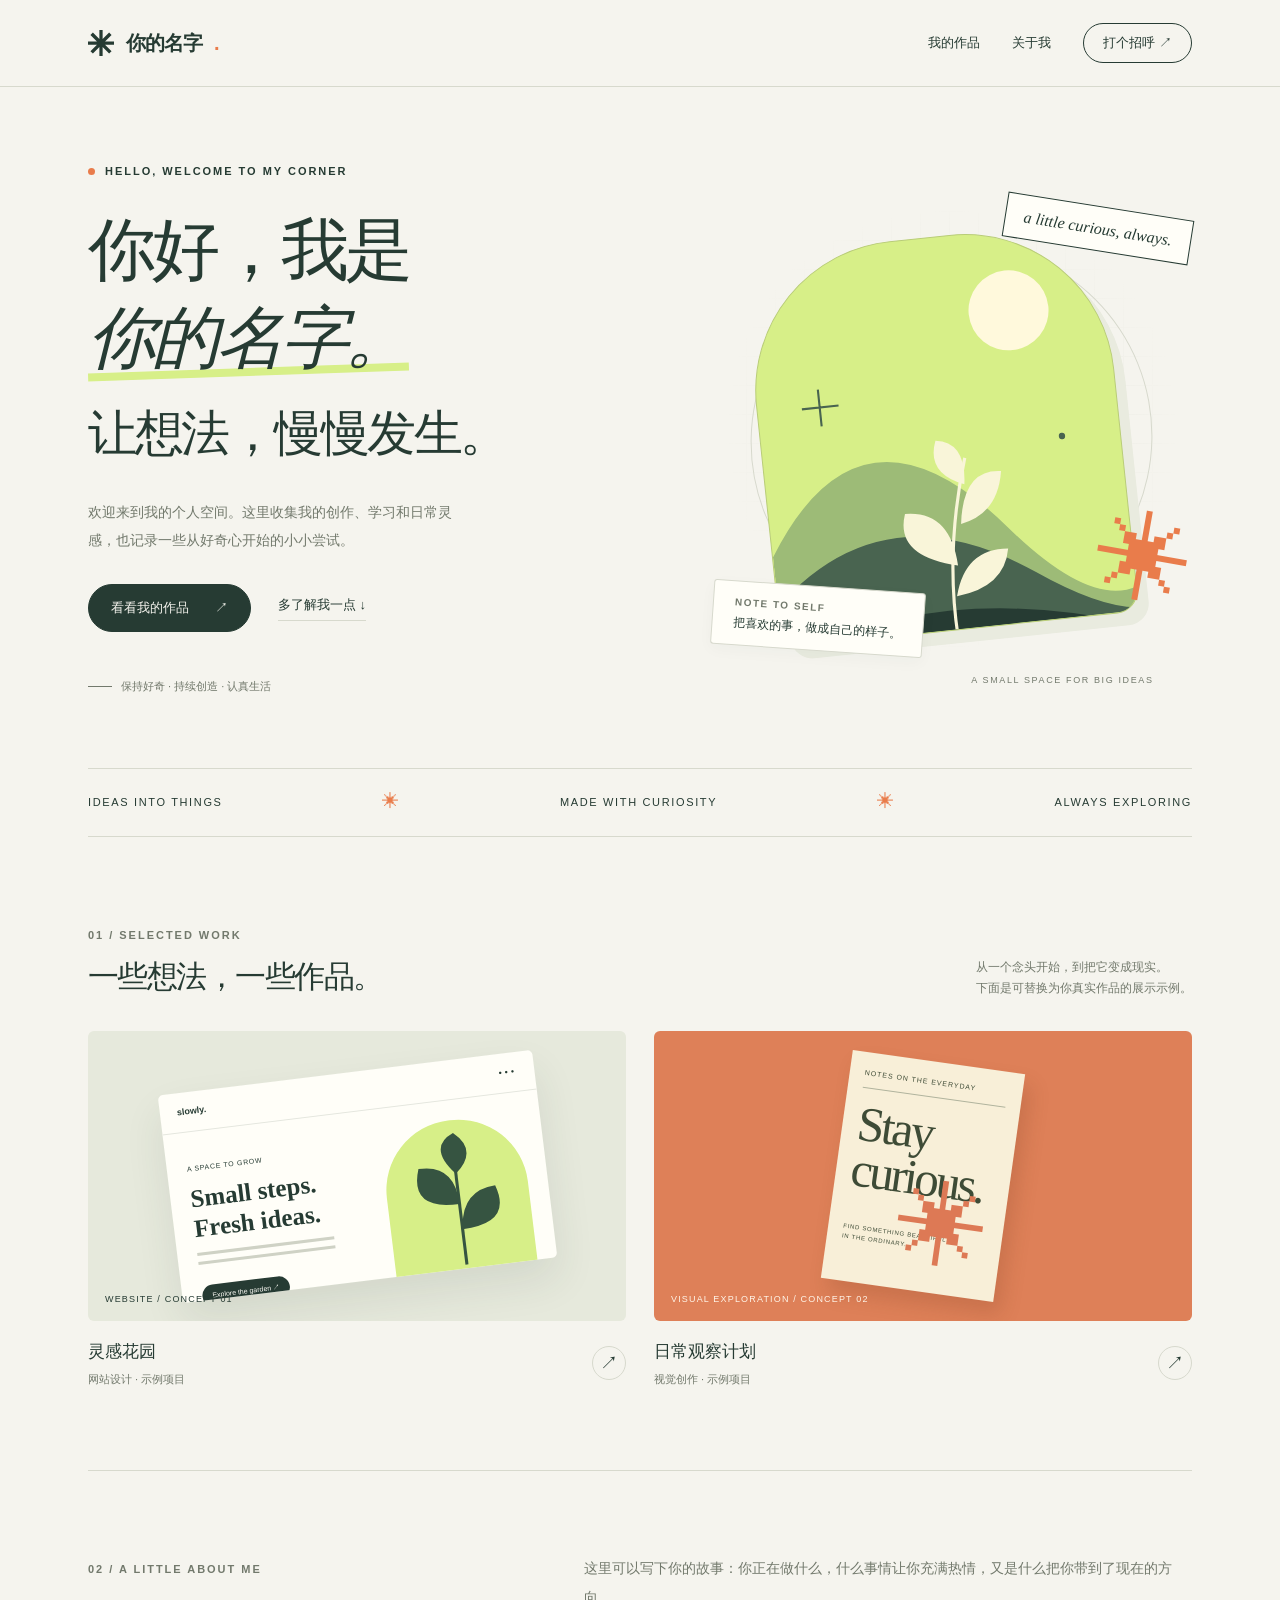
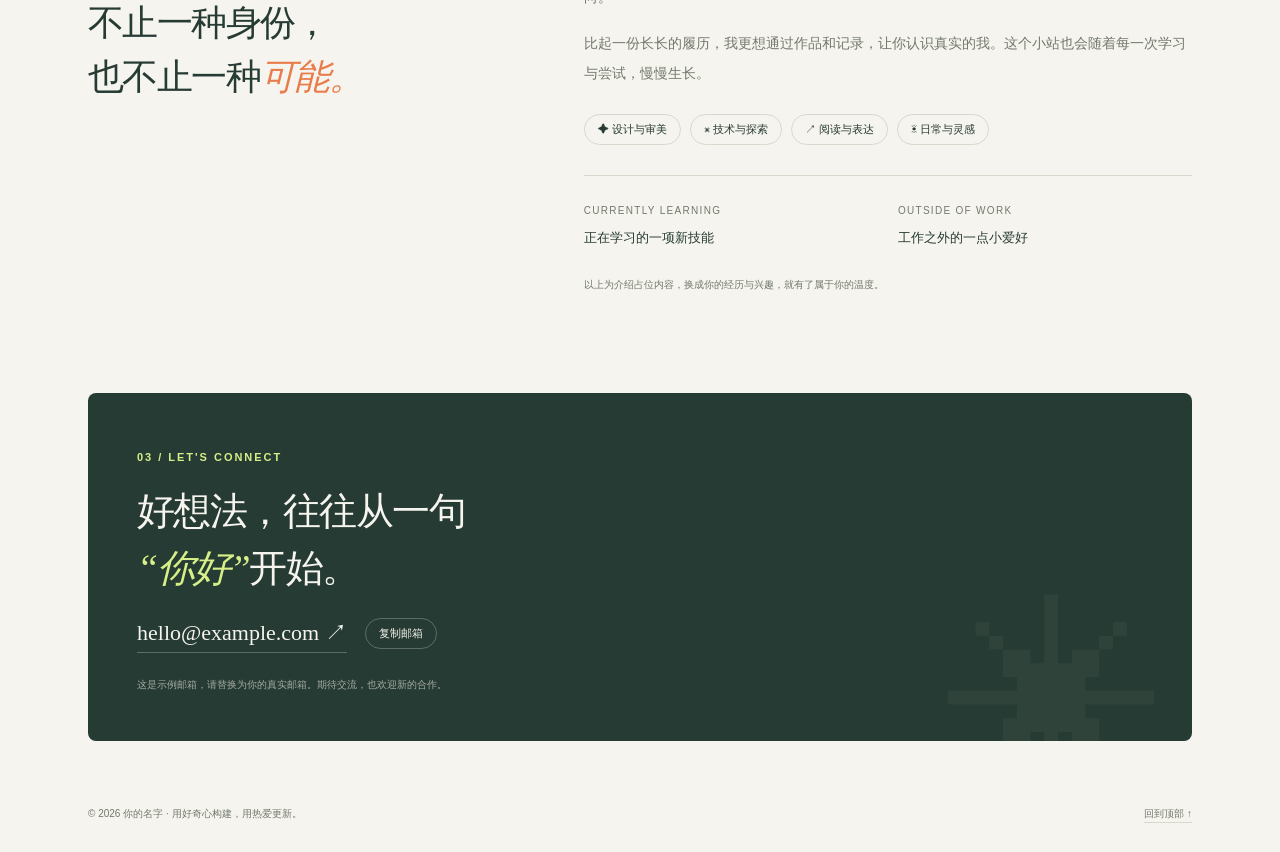
==== index.html @ d46774a6 "Initial commit" ====
<!DOCTYPE html>
<html lang="zh-CN">
<head>
  <meta charset="UTF-8">
  <meta name="viewport" content="width=device-width, initial-scale=1">
  <meta name="description" content="我的个人空间：关于我、精选作品，以及值得记录的小事。">
  <meta name="theme-color" content="#f5f4ee">
  <title>你的名字 · 个人空间</title>
  <style>
    :root{--bg:#f5f4ee;--ink:#263b33;--muted:#72796c;--line:#d7d9cd;--paper:#fffef8;--lime:#d7ef88;--orange:#e97c4b;--soft:#e9ebdf;--serif:Georgia,"Songti SC","Noto Serif CJK SC",serif}
    *{box-sizing:border-box}html{scroll-behavior:smooth;scroll-padding-top:92px}body{margin:0;background:var(--bg);color:var(--ink);font-family:-apple-system,BlinkMacSystemFont,"PingFang SC","Microsoft YaHei",sans-serif;line-height:1.7}a{color:inherit;text-decoration:none}button{font:inherit;color:inherit;cursor:pointer}button,a{-webkit-tap-highlight-color:transparent}button:focus-visible,a:focus-visible,summary:focus-visible{outline:3px solid var(--orange);outline-offset:5px}::selection{background:var(--lime);color:#263b33}.wrap{max-width:1200px;margin:auto;padding:0 48px}.eyebrow{font-size:11px;letter-spacing:.18em;font-weight:600;text-transform:uppercase}.muted{color:var(--muted)}
    header{border-bottom:1px solid var(--line);position:sticky;top:0;z-index:10;background:var(--bg)}.nav{height:86px;display:flex;align-items:center;justify-content:space-between;gap:24px}.brand{font-weight:750;font-size:20px;letter-spacing:-.05em;display:flex;align-items:center;gap:12px}.brand svg{width:26px;height:26px}.navlinks{display:flex;gap:32px;align-items:center;font-size:13px}.navlinks a:hover{color:var(--orange)}.navlinks .contact-link{border:1px solid var(--ink);border-radius:30px;padding:8px 19px}.menu-button{display:none;background:none;border:1px solid var(--line);padding:6px 13px;border-radius:20px}.skip{position:fixed;top:-70px;left:20px;z-index:50;background:var(--ink);color:var(--bg);padding:10px 20px}.skip:focus{top:10px}
    .hero{display:grid;grid-template-columns:1.2fr 1fr;align-items:center;gap:48px;padding-top:75px;padding-bottom:72px;min-height:660px}.hello{display:flex;align-items:center;gap:10px;margin-bottom:24px}.hello:before{content:"";display:block;background:var(--orange);width:7px;height:7px;border-radius:50%}h1{font-weight:500;font-size:clamp(44px,5.4vw,68px);line-height:1.3;letter-spacing:-.055em;margin:0 0 27px}h1 em{font-family:var(--serif);font-weight:400;font-style:italic;position:relative;white-space:nowrap}h1 em:after{content:"";position:absolute;left:0;right:0;bottom:0;height:8px;background:var(--lime);z-index:-1;transform:rotate(-2deg)}.intro{max-width:390px;font-size:14px;color:var(--muted);line-height:2;margin-bottom:30px}.hero-actions{display:flex;align-items:center;gap:27px;font-size:13px}.button{display:inline-flex;gap:26px;align-items:center;padding:12px 22px;border-radius:28px;background:var(--ink);color:var(--bg);border:1px solid var(--ink);transition:transform .2s}.button:hover{transform:translateY(-3px)}.text-link{border-bottom:1px solid var(--line);padding-bottom:4px}.hero-note{font-size:11px;color:var(--muted);margin-top:45px;display:flex;gap:9px;align-items:center}.hero-note span{height:1px;width:24px;background:var(--muted)}
    .art{aspect-ratio:1/1.08;position:relative;isolation:isolate}.art-grid{position:absolute;inset:8% 1%;background-image:linear-gradient(var(--line) 1px,transparent 1px),linear-gradient(90deg,var(--line) 1px,transparent 1px);background-size:29px 29px;border-radius:50%;opacity:.45;mask-image:radial-gradient(circle,#000 20%,transparent 71%)}.art-orbit{position:absolute;inset:14% 8% 10%;border:1px solid var(--line);border-radius:50%;transform:rotate(-22deg)}.portrait{position:absolute;inset:13% 15% 11% 10%;background:var(--lime);border-radius:150px 150px 22px 22px;transform:rotate(-6deg);box-shadow:10px 13px 0 var(--soft);overflow:hidden;border:1px solid #b9cd78}.portrait svg{height:100%;width:100%;display:block}.art-tag{position:absolute;top:7%;right:0;transform:rotate(9deg);border:1px solid var(--ink);padding:8px 18px;background:var(--paper);font-family:var(--serif);font-style:italic;font-size:16px}.art-sticker{position:absolute;left:0;bottom:7%;background:var(--paper);border:1px solid var(--line);border-radius:3px;padding:12px 21px;transform:rotate(4deg);box-shadow:0 5px 15px #263b3308;font-size:12px}.art-sticker b{display:block;font-size:10px;letter-spacing:.15em;margin-bottom:2px;color:var(--muted)}.star{position:absolute;right:0;bottom:15%;font-size:96px;color:var(--orange);line-height:1;transform:rotate(10deg)}.art-caption{position:absolute;bottom:0;right:8%;font-size:9px;letter-spacing:.18em;color:var(--muted)}
    .ticker{border-top:1px solid var(--line);border-bottom:1px solid var(--line);display:flex;gap:26px;align-items:center;justify-content:space-between;padding:19px 0;font-size:11px;letter-spacing:.15em}.ticker i{font-style:normal;color:var(--orange);font-size:17px}.section{padding-top:83px;padding-bottom:81px}.section-heading{display:flex;align-items:flex-end;justify-content:space-between;margin-bottom:33px;gap:20px}.section-heading h2{font-size:31px;letter-spacing:-.05em;font-weight:500;line-height:1.4;margin:8px 0 0}.section-heading p{font-size:12px;color:var(--muted);max-width:260px;margin:0}.work-grid{display:grid;grid-template-columns:1fr 1fr;gap:28px}.project{display:block;text-align:left;width:100%;border:0;padding:0;background:none}.project-cover{height:290px;overflow:hidden;position:relative;border-radius:6px;transition:transform .3s}.project:hover .project-cover{transform:translateY(-5px)}.cover-one{background:#e6e9dc;display:grid;place-items:center}.mock-window{width:70%;height:72%;background:#fffef8;box-shadow:0 20px 40px #263b3319;transform:rotate(-7deg);border-radius:5px;overflow:hidden}.mock-nav{display:flex;justify-content:space-between;align-items:center;font-size:9px;padding:12px 17px;border-bottom:1px solid #e5e7df;color:#263b33}.mock-dots{letter-spacing:3px}.mock-content{padding:20px;display:grid;grid-template-columns:1.3fr 1fr;gap:12px;color:#263b33}.mock-content h3{font-size:25px;font-family:var(--serif);line-height:1.2;margin:5px 0 9px}.mock-content small{font-size:7px;letter-spacing:.1em}.mock-content p{width:75%;height:3px;background:#cfd2c5;margin:6px 0}.mock-pill{margin-top:15px;font-size:7px;display:inline-block;background:#263b33;color:#fffef8;padding:5px 10px;border-radius:15px}.mock-plant{background:#d7ef88;border-radius:70px 70px 0 0;display:grid;place-items:center;position:relative}.mock-plant svg{width:80%;height:90%}.cover-two{background:#de8058;display:flex;align-items:center;justify-content:center}.poster{height:230px;width:174px;background:#f8efd8;color:#3e4b36;box-shadow:8px 12px 20px #71331830;transform:rotate(8deg);padding:15px;position:relative}.poster small{display:block;font-size:7px;letter-spacing:.14em;border-bottom:1px solid #b1b49e;padding-bottom:8px}.poster h3{font-size:49px;font-family:var(--serif);font-weight:400;line-height:.95;letter-spacing:-.06em;margin:13px 0}.poster .flower{position:absolute;bottom:20px;right:15px;font-size:91px;line-height:1;color:#dd7955}.poster p{font-size:6px;letter-spacing:.12em;margin-top:28px}.cover-label{position:absolute;bottom:14px;left:17px;font-size:9px;letter-spacing:.13em;color:#263b33}.cover-two .cover-label{color:#fff4e8}.project-meta{display:flex;justify-content:space-between;align-items:center;margin-top:17px}.project-meta h3{font-size:17px;font-weight:500;margin:0 0 3px}.project-meta p{font-size:11px;color:var(--muted);margin:0}.project-arrow{border:1px solid var(--line);width:34px;height:34px;border-radius:50%;display:grid;place-items:center;font-size:18px}.project:hover .project-arrow{background:var(--ink);color:var(--bg)}
    .about{border-top:1px solid var(--line);display:grid;grid-template-columns:.7fr 1fr;gap:70px}.about-title h2{font-size:36px;line-height:1.5;letter-spacing:-.045em;font-weight:500;margin:15px 0}.about-title h2 em{font-family:var(--serif);font-weight:400;color:var(--orange)}.about-copy>p{color:var(--muted);font-size:14px;line-height:2.1;margin:0 0 17px}.tags{display:flex;gap:9px;flex-wrap:wrap;margin-top:26px}.tags span{font-size:11px;border:1px solid var(--line);padding:5px 13px;border-radius:22px}.now{border-top:1px solid var(--line);padding-top:26px;margin-top:30px;display:grid;grid-template-columns:1fr 1fr;gap:20px}.now h3{font-size:10px;letter-spacing:.13em;margin:0 0 8px;color:var(--muted);font-weight:500}.now p{font-size:13px;margin:0}.note{font-size:10px!important;color:var(--muted);margin-top:25px!important}
    .contact{background:var(--ink);color:var(--bg);border-radius:8px;padding:49px 49px 38px;position:relative;overflow:hidden;margin-bottom:64px}.contact .eyebrow{color:var(--lime)}.contact h2{font-size:38px;font-weight:400;letter-spacing:-.04em;line-height:1.5;margin:14px 0 17px;max-width:680px}.contact h2 em{font-family:var(--serif);color:var(--lime)}.contact-content{position:relative;z-index:1}.contact-row{display:flex;gap:18px;align-items:center;flex-wrap:wrap}.email{font-family:var(--serif);font-size:22px;border-bottom:1px solid #f5f4ee44}.copy{background:transparent;border:1px solid #f5f4ee44;border-radius:25px;padding:5px 13px;color:var(--bg);font-size:11px}.copy:hover{background:#ffffff15}.contact-note{font-size:10px;opacity:.6;margin-top:23px}.contact-spark{position:absolute;font-size:220px;right:24px;bottom:-80px;color:#f5f4ee0b;line-height:1}.footer{padding-bottom:29px;display:flex;justify-content:space-between;gap:18px;font-size:10px;color:var(--muted)}.footer a{border-bottom:1px solid var(--line)}
    dialog{border:1px solid var(--line);border-radius:12px;background:var(--paper);color:var(--ink);padding:33px;max-width:500px;width:calc(100% - 40px);box-shadow:0 20px 100px #0002}dialog::backdrop{background:#263b3380;backdrop-filter:blur(4px)}dialog h2{font-size:26px;font-weight:500;margin:12px 0}dialog p{font-size:14px;color:var(--muted);line-height:1.9}dialog .close{float:right;border:1px solid var(--line);border-radius:50%;width:33px;height:33px;background:none}.status{position:fixed;bottom:24px;left:50%;transform:translateX(-50%);padding:10px 20px;background:var(--ink);color:var(--bg);border-radius:25px;font-size:12px;z-index:30;box-shadow:0 5px 20px #0002}.status:empty{display:none}
    @media(min-width:1500px){.hero{min-height:720px}}@media(max-width:900px){.wrap{padding:0 30px}.hero{gap:20px;min-height:590px}.art{min-width:0}h1{font-size:46px}.project-cover{height:240px}.mock-content{padding:14px}.mock-content h3{font-size:21px}.about{gap:40px}.poster{height:200px;width:150px}.poster h3{font-size:43px}.poster .flower{font-size:75px}}
    @media(max-width:640px){.wrap{padding:0 23px}.nav{height:72px}.brand{font-size:18px}.menu-button{display:block}.navlinks{display:none;position:absolute;top:71px;left:0;right:0;background:var(--bg);padding:20px 23px;border-bottom:1px solid var(--line);gap:23px;flex-wrap:wrap}.navlinks.open{display:flex}.navlinks .contact-link{padding:5px 14px}.hero{grid-template-columns:1fr;padding-top:45px;padding-bottom:41px;gap:16px}.hello{margin-bottom:20px}h1{font-size:46px;margin-bottom:21px}.intro{font-size:13px;margin-bottom:24px}.hero-note{margin-top:23px}.art{width:85%;max-width:360px;margin:12px auto 0;aspect-ratio:1/1}.art-tag{font-size:13px}.art-sticker{padding:9px 14px}.star{font-size:76px}.ticker{gap:12px;font-size:9px;letter-spacing:.05em}.ticker i{font-size:14px}.section{padding-top:50px;padding-bottom:49px}.section-heading{align-items:flex-start;flex-direction:column;gap:12px;margin-bottom:24px}.section-heading h2{font-size:29px}.section-heading p{max-width:none}.work-grid{grid-template-columns:1fr;gap:30px}.project-cover{height:270px}.mock-window{height:75%;width:70%}.mock-content h3{font-size:26px}.poster{height:220px;width:165px}.poster h3{font-size:47px}.poster .flower{font-size:85px}.about{grid-template-columns:1fr;gap:18px}.about-title h2{font-size:30px;margin-bottom:0}.about-copy>p{font-size:13px}.contact{margin-bottom:32px;padding:30px 25px}.contact h2{font-size:29px}.email{font-size:20px}.footer{font-size:9px;align-items:flex-start}.footer>span{max-width:70%}}
    @media(prefers-reduced-motion:reduce){html{scroll-behavior:auto}*,*:before,*:after{transition:none!important;animation:none!important}}
  </style>
</head>
<body>
  <!-- 修改指南：搜索“你的名字”、hello@example.com，并替换示例作品和个人介绍。所有样式与脚本均在本文件内。 -->
  <a class="skip" href="#main">跳到主要内容</a>
  <header>
    <nav class="nav wrap" aria-label="主导航">
      <a class="brand" href="#" aria-label="个人空间首页"><svg viewBox="0 0 32 32" aria-hidden="true"><path fill="currentColor" d="M14 0h4v11l8-8 3 3-8 8h11v4H21l8 8-3 3-8-8v11h-4V21l-8 8-3-3 8-8H0v-4h11L3 6l3-3 8 8z"/></svg>你的名字<span style="color:var(--orange)">.</span></a>
      <button class="menu-button" aria-expanded="false" aria-controls="navlinks" type="button">菜单 ☰</button>
      <div class="navlinks" id="navlinks"><a href="#works">我的作品</a><a href="#about">关于我</a><a class="contact-link" href="#contact">打个招呼 ↗</a></div>
    </nav>
  </header>
  <main class="wrap" id="main">
    <section class="hero" aria-labelledby="hero-title">
      <div>
        <div class="hello eyebrow">Hello, welcome to my corner</div>
        <h1 id="hero-title">你好，我是<br><em>你的名字。</em><br><span style="font-size:.72em;letter-spacing:-.05em">让想法，慢慢发生。</span></h1>
        <p class="intro">欢迎来到我的个人空间。这里收集我的创作、学习和日常灵感，也记录一些从好奇心开始的小小尝试。</p>
        <div class="hero-actions"><a class="button" href="#works">看看我的作品 <span aria-hidden="true">↗</span></a><a class="text-link" href="#about">多了解我一点 ↓</a></div>
        <div class="hero-note"><span aria-hidden="true"></span> 保持好奇 · 持续创造 · 认真生活</div>
      </div>
      <div class="art" role="img" aria-label="绿色拱形画框里的抽象山丘、太阳与植物插画">
        <div class="art-grid"></div><div class="art-orbit"></div>
        <div class="portrait"><svg viewBox="0 0 340 420" preserveAspectRatio="xMidYMid slice" aria-hidden="true"><circle cx="247" cy="100" r="38" fill="#fff9dc"/><path d="M0 310Q100 154 225 305T400 285V430H0" fill="#9dbb77"/><path d="M-20 377Q100 246 247 350T400 310V440H-20" fill="#496450"/><path d="M-20 423Q130 340 340 410V440H0" fill="#263b33"/><path d="M167 404Q163 322 191 235" fill="none" stroke="#f9f5d9" stroke-width="3"/><path d="M174 336Q115 321 129 282Q172 283 174 336M181 297Q217 291 224 251Q188 245 181 297M170 365Q216 361 223 325Q182 321 170 365M188 260Q153 246 165 216Q194 220 188 260" fill="#f9f5d9"/><path d="M42 173h35m-18-17v35" stroke="#496450" stroke-width="2"/><circle cx="285" cy="224" r="3" fill="#496450"/></svg></div>
        <div class="art-tag">a little curious, always.</div><div class="art-sticker"><b>NOTE TO SELF</b>把喜欢的事，做成自己的样子。</div><div class="star" aria-hidden="true">✳</div><span class="art-caption">A SMALL SPACE FOR BIG IDEAS</span>
      </div>
    </section>
    <div class="ticker" aria-hidden="true"><span>IDEAS INTO THINGS</span><i>✳</i><span>MADE WITH CURIOSITY</span><i>✳</i><span>ALWAYS EXPLORING</span></div>
    <section class="section" id="works" aria-labelledby="works-title">
      <div class="section-heading"><div><span class="eyebrow muted">01 / Selected work</span><h2 id="works-title">一些想法，一些作品。</h2></div><p>从一个念头开始，到把它变成现实。<br>下面是可替换为你真实作品的展示示例。</p></div>
      <div class="work-grid">
        <button class="project" type="button" data-project="garden" aria-haspopup="dialog" aria-controls="project-dialog">
          <div class="project-cover cover-one"><div class="mock-window" aria-hidden="true"><div class="mock-nav"><b>slowly.</b><span class="mock-dots">•••</span></div><div class="mock-content"><div><small>A SPACE TO GROW</small><h3>Small steps.<br>Fresh ideas.</h3><p></p><p></p><div class="mock-pill">Explore the garden ↗</div></div><div class="mock-plant"><svg viewBox="0 0 100 140"><path d="M50 135V36" fill="none" stroke="#365441" stroke-width="3"/><path d="M50 75Q0 76 14 36Q50 35 50 75M50 100Q100 100 87 61Q53 62 50 100M50 45Q25 16 52 5Q75 25 50 45" fill="#365441"/></svg></div></div></div><span class="cover-label">WEBSITE / CONCEPT 01</span></div>
          <div class="project-meta"><div><h3>灵感花园</h3><p>网站设计 · 示例项目</p></div><span class="project-arrow" aria-hidden="true">↗</span></div>
        </button>
        <button class="project" type="button" data-project="everyday" aria-haspopup="dialog" aria-controls="project-dialog">
          <div class="project-cover cover-two"><div class="poster" aria-hidden="true"><small>NOTES ON THE EVERYDAY</small><h3>Stay<br>curious.</h3><p>FIND SOMETHING BEAUTIFUL<br>IN THE ORDINARY.</p><div class="flower">✳</div></div><span class="cover-label">VISUAL EXPLORATION / CONCEPT 02</span></div>
          <div class="project-meta"><div><h3>日常观察计划</h3><p>视觉创作 · 示例项目</p></div><span class="project-arrow" aria-hidden="true">↗</span></div>
        </button>
      </div>
    </section>
    <section class="section about" id="about" aria-labelledby="about-title">
      <div class="about-title"><span class="eyebrow muted">02 / A little about me</span><h2 id="about-title">不止一种身份，<br>也不止一种<em>可能。</em></h2></div>
      <div class="about-copy"><p>这里可以写下你的故事：你正在做什么，什么事情让你充满热情，又是什么把你带到了现在的方向。</p><p>比起一份长长的履历，我更想通过作品和记录，让你认识真实的我。这个小站也会随着每一次学习与尝试，慢慢生长。</p><div class="tags" aria-label="兴趣示例"><span>✦ 设计与审美</span><span>⌘ 技术与探索</span><span>↗ 阅读与表达</span><span>☀ 日常与灵感</span></div><div class="now"><div><h3>CURRENTLY LEARNING</h3><p>正在学习的一项新技能</p></div><div><h3>OUTSIDE OF WORK</h3><p>工作之外的一点小爱好</p></div></div><p class="note">以上为介绍占位内容，换成你的经历与兴趣，就有了属于你的温度。</p></div>
    </section>
    <section class="contact" id="contact" aria-labelledby="contact-title"><div class="contact-content"><span class="eyebrow">03 / Let's connect</span><h2 id="contact-title">好想法，往往从一句<br><em>“你好”</em>开始。</h2><div class="contact-row"><a class="email" id="email-link" href="mailto:hello@example.com">hello@example.com ↗</a><button class="copy" type="button" id="copy-email">复制邮箱</button></div><p class="contact-note">这是示例邮箱，请替换为你的真实邮箱。期待交流，也欢迎新的合作。</p></div><span class="contact-spark" aria-hidden="true">✳</span></section>
    <footer class="footer"><span>© <span id="year">2026</span> 你的名字 · 用好奇心构建，用热爱更新。</span><a href="#main">回到顶部 ↑</a></footer>
  </main>
  <dialog id="project-dialog" aria-labelledby="dialog-title"><button class="close" type="button" aria-label="关闭项目详情">×</button><span class="eyebrow muted">Project notes / 示例详情</span><h2 id="dialog-title"></h2><p id="dialog-description"></p><p>你可以在 HTML 底部的 projects 对象中，替换项目标题与介绍；也可以把作品卡片改为指向真实项目的网址。</p><button class="button" type="button" id="dialog-done">继续浏览 <span aria-hidden="true">↗</span></button></dialog>
  <div class="status" role="status" aria-live="polite" id="status"></div>
  <script>
    // 个性化设置：修改此处邮箱，同时修改上面的邮箱文字和 mailto 地址。
    const email = 'hello@example.com';
    const projects = {
      garden: {title:'灵感花园',description:'示例项目：一个用于整理灵感与创作记录的个人网站概念。清新的绿色、植物元素与轻盈的版式，表达让想法慢慢生长的主题。请替换为你的项目背景、负责的工作和实际成果。'},
      everyday: {title:'日常观察计划',description:'示例项目：一组围绕日常观察展开的视觉练习。用简单的图形、温暖的色彩与文字，重新发现普通生活中的细节。请替换为你真实作品的创作过程与心得。'}
    };
    document.getElementById('year').textContent = new Date().getFullYear();
    const menu = document.querySelector('.menu-button');
    const navigation = document.getElementById('navlinks');
    menu.addEventListener('click',()=>{const open=menu.getAttribute('aria-expanded')!=='true';menu.setAttribute('aria-expanded',String(open));navigation.classList.toggle('open',open)});
    navigation.querySelectorAll('a').forEach(link=>link.addEventListener('click',()=>{navigation.classList.remove('open');menu.setAttribute('aria-expanded','false')}));
    const dialog=document.getElementById('project-dialog');
    document.querySelectorAll('[data-project]').forEach(button=>button.addEventListener('click',()=>{const project=projects[button.dataset.project];document.getElementById('dialog-title').textContent=project.title;document.getElementById('dialog-description').textContent=project.description;dialog.showModal()}));
    dialog.querySelector('.close').addEventListener('click',()=>dialog.close());
    document.getElementById('dialog-done').addEventListener('click',()=>dialog.close());
    dialog.addEventListener('click',event=>{const r=dialog.getBoundingClientRect();if(event.target===dialog&&(event.clientX<r.left||event.clientX>r.right||event.clientY<r.top||event.clientY>r.bottom))dialog.close()});
    let messageTimer;
    function announce(message){clearTimeout(messageTimer);document.getElementById('status').textContent=message;messageTimer=setTimeout(()=>document.getElementById('status').textContent='',4000)}
    document.getElementById('copy-email').addEventListener('click',async()=>{try{if(!navigator.clipboard)throw new Error('Clipboard unavailable');await navigator.clipboard.writeText(email);announce('邮箱已复制：'+email)}catch{const field=document.createElement('textarea');field.value=email;field.setAttribute('readonly','');field.style.cssText='position:fixed;left:-9999px';document.body.appendChild(field);field.select();let copied=false;try{copied=document.execCommand('copy')}catch{}field.remove();announce(copied?'邮箱已复制：'+email:'请手动复制邮箱：'+email)}});
  </script>
</body>
</html>
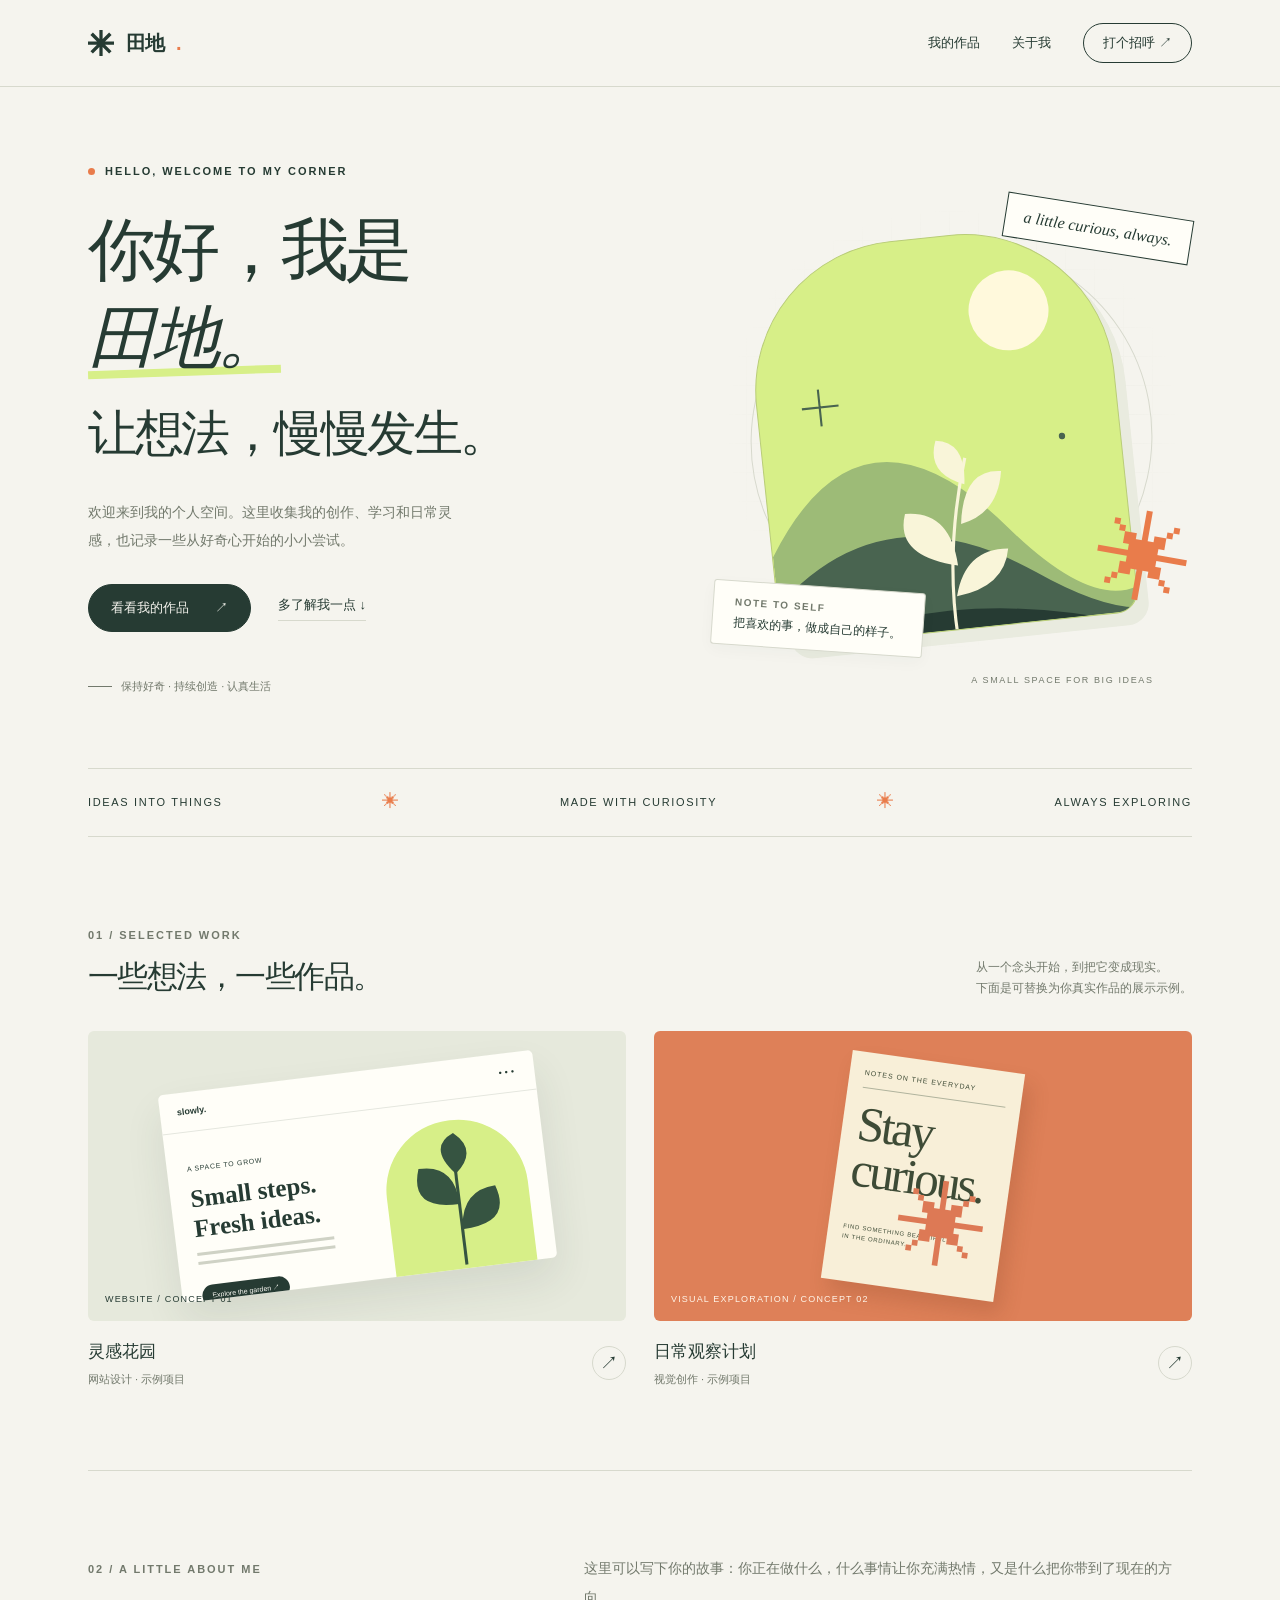
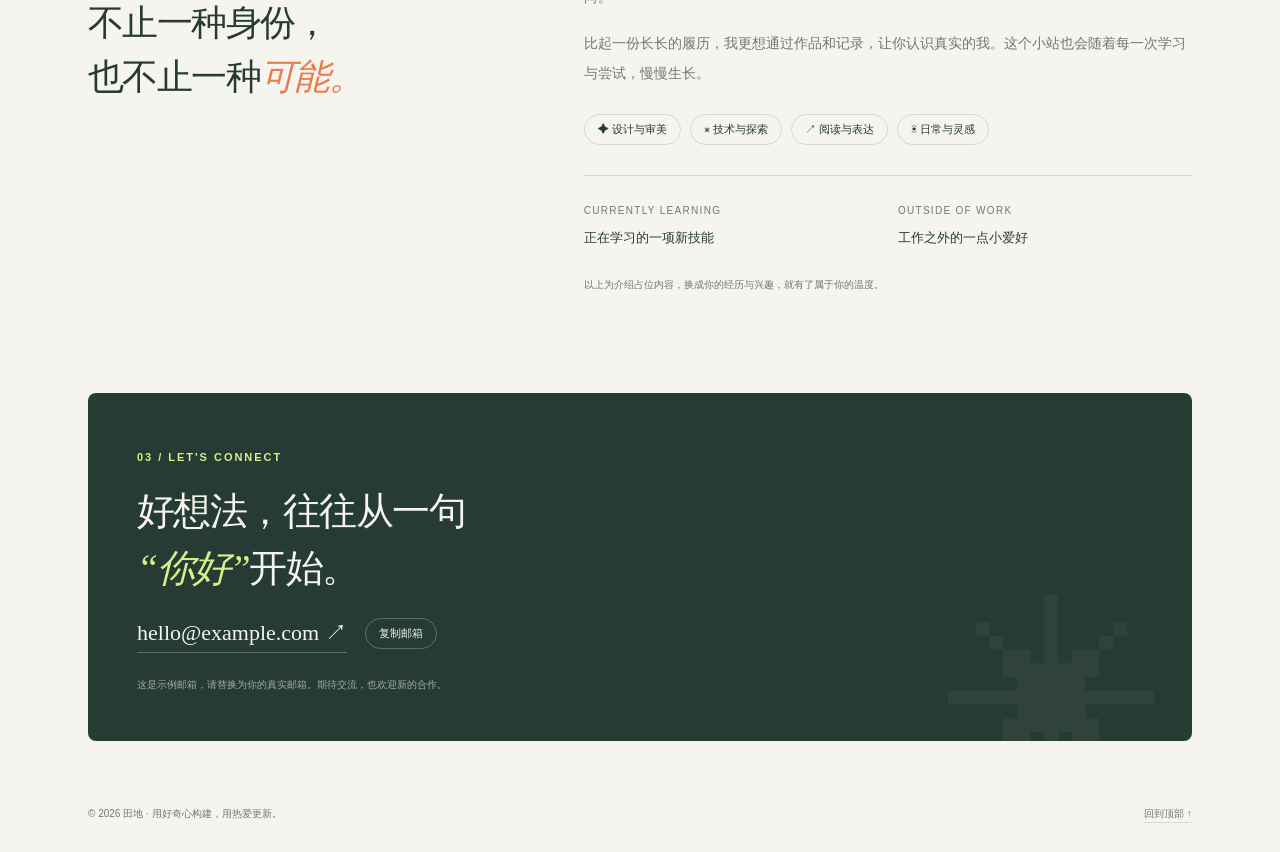
==== commit 7dd58767: "Replace placeholder name with 田地" ====
--- a/index.html
+++ b/index.html
@@ -5,7 +5,7 @@
   <meta name="viewport" content="width=device-width, initial-scale=1">
   <meta name="description" content="我的个人空间：关于我、精选作品，以及值得记录的小事。">
   <meta name="theme-color" content="#f5f4ee">
-  <title>你的名字 · 个人空间</title>
+  <title>田地 · 个人空间</title>
   <style>
     :root{--bg:#f5f4ee;--ink:#263b33;--muted:#72796c;--line:#d7d9cd;--paper:#fffef8;--lime:#d7ef88;--orange:#e97c4b;--soft:#e9ebdf;--serif:Georgia,"Songti SC","Noto Serif CJK SC",serif}
     *{box-sizing:border-box}html{scroll-behavior:smooth;scroll-padding-top:92px}body{margin:0;background:var(--bg);color:var(--ink);font-family:-apple-system,BlinkMacSystemFont,"PingFang SC","Microsoft YaHei",sans-serif;line-height:1.7}a{color:inherit;text-decoration:none}button{font:inherit;color:inherit;cursor:pointer}button,a{-webkit-tap-highlight-color:transparent}button:focus-visible,a:focus-visible,summary:focus-visible{outline:3px solid var(--orange);outline-offset:5px}::selection{background:var(--lime);color:#263b33}.wrap{max-width:1200px;margin:auto;padding:0 48px}.eyebrow{font-size:11px;letter-spacing:.18em;font-weight:600;text-transform:uppercase}.muted{color:var(--muted)}
@@ -22,11 +22,11 @@
   </style>
 </head>
 <body>
-  <!-- 修改指南：搜索“你的名字”、hello@example.com，并替换示例作品和个人介绍。所有样式与脚本均在本文件内。 -->
+  <!-- 修改指南：搜索“田地”、hello@example.com，并替换示例作品和个人介绍。所有样式与脚本均在本文件内。 -->
   <a class="skip" href="#main">跳到主要内容</a>
   <header>
     <nav class="nav wrap" aria-label="主导航">
-      <a class="brand" href="#" aria-label="个人空间首页"><svg viewBox="0 0 32 32" aria-hidden="true"><path fill="currentColor" d="M14 0h4v11l8-8 3 3-8 8h11v4H21l8 8-3 3-8-8v11h-4V21l-8 8-3-3 8-8H0v-4h11L3 6l3-3 8 8z"/></svg>你的名字<span style="color:var(--orange)">.</span></a>
+      <a class="brand" href="#" aria-label="个人空间首页"><svg viewBox="0 0 32 32" aria-hidden="true"><path fill="currentColor" d="M14 0h4v11l8-8 3 3-8 8h11v4H21l8 8-3 3-8-8v11h-4V21l-8 8-3-3 8-8H0v-4h11L3 6l3-3 8 8z"/></svg>田地<span style="color:var(--orange)">.</span></a>
       <button class="menu-button" aria-expanded="false" aria-controls="navlinks" type="button">菜单 ☰</button>
       <div class="navlinks" id="navlinks"><a href="#works">我的作品</a><a href="#about">关于我</a><a class="contact-link" href="#contact">打个招呼 ↗</a></div>
     </nav>
@@ -35,7 +35,7 @@
     <section class="hero" aria-labelledby="hero-title">
       <div>
         <div class="hello eyebrow">Hello, welcome to my corner</div>
-        <h1 id="hero-title">你好，我是<br><em>你的名字。</em><br><span style="font-size:.72em;letter-spacing:-.05em">让想法，慢慢发生。</span></h1>
+        <h1 id="hero-title">你好，我是<br><em>田地。</em><br><span style="font-size:.72em;letter-spacing:-.05em">让想法，慢慢发生。</span></h1>
         <p class="intro">欢迎来到我的个人空间。这里收集我的创作、学习和日常灵感，也记录一些从好奇心开始的小小尝试。</p>
         <div class="hero-actions"><a class="button" href="#works">看看我的作品 <span aria-hidden="true">↗</span></a><a class="text-link" href="#about">多了解我一点 ↓</a></div>
         <div class="hero-note"><span aria-hidden="true"></span> 保持好奇 · 持续创造 · 认真生活</div>
@@ -65,7 +65,7 @@
       <div class="about-copy"><p>这里可以写下你的故事：你正在做什么，什么事情让你充满热情，又是什么把你带到了现在的方向。</p><p>比起一份长长的履历，我更想通过作品和记录，让你认识真实的我。这个小站也会随着每一次学习与尝试，慢慢生长。</p><div class="tags" aria-label="兴趣示例"><span>✦ 设计与审美</span><span>⌘ 技术与探索</span><span>↗ 阅读与表达</span><span>☀ 日常与灵感</span></div><div class="now"><div><h3>CURRENTLY LEARNING</h3><p>正在学习的一项新技能</p></div><div><h3>OUTSIDE OF WORK</h3><p>工作之外的一点小爱好</p></div></div><p class="note">以上为介绍占位内容，换成你的经历与兴趣，就有了属于你的温度。</p></div>
     </section>
     <section class="contact" id="contact" aria-labelledby="contact-title"><div class="contact-content"><span class="eyebrow">03 / Let's connect</span><h2 id="contact-title">好想法，往往从一句<br><em>“你好”</em>开始。</h2><div class="contact-row"><a class="email" id="email-link" href="mailto:hello@example.com">hello@example.com ↗</a><button class="copy" type="button" id="copy-email">复制邮箱</button></div><p class="contact-note">这是示例邮箱，请替换为你的真实邮箱。期待交流，也欢迎新的合作。</p></div><span class="contact-spark" aria-hidden="true">✳</span></section>
-    <footer class="footer"><span>© <span id="year">2026</span> 你的名字 · 用好奇心构建，用热爱更新。</span><a href="#main">回到顶部 ↑</a></footer>
+    <footer class="footer"><span>© <span id="year">2026</span> 田地 · 用好奇心构建，用热爱更新。</span><a href="#main">回到顶部 ↑</a></footer>
   </main>
   <dialog id="project-dialog" aria-labelledby="dialog-title"><button class="close" type="button" aria-label="关闭项目详情">×</button><span class="eyebrow muted">Project notes / 示例详情</span><h2 id="dialog-title"></h2><p id="dialog-description"></p><p>你可以在 HTML 底部的 projects 对象中，替换项目标题与介绍；也可以把作品卡片改为指向真实项目的网址。</p><button class="button" type="button" id="dialog-done">继续浏览 <span aria-hidden="true">↗</span></button></dialog>
   <div class="status" role="status" aria-live="polite" id="status"></div>
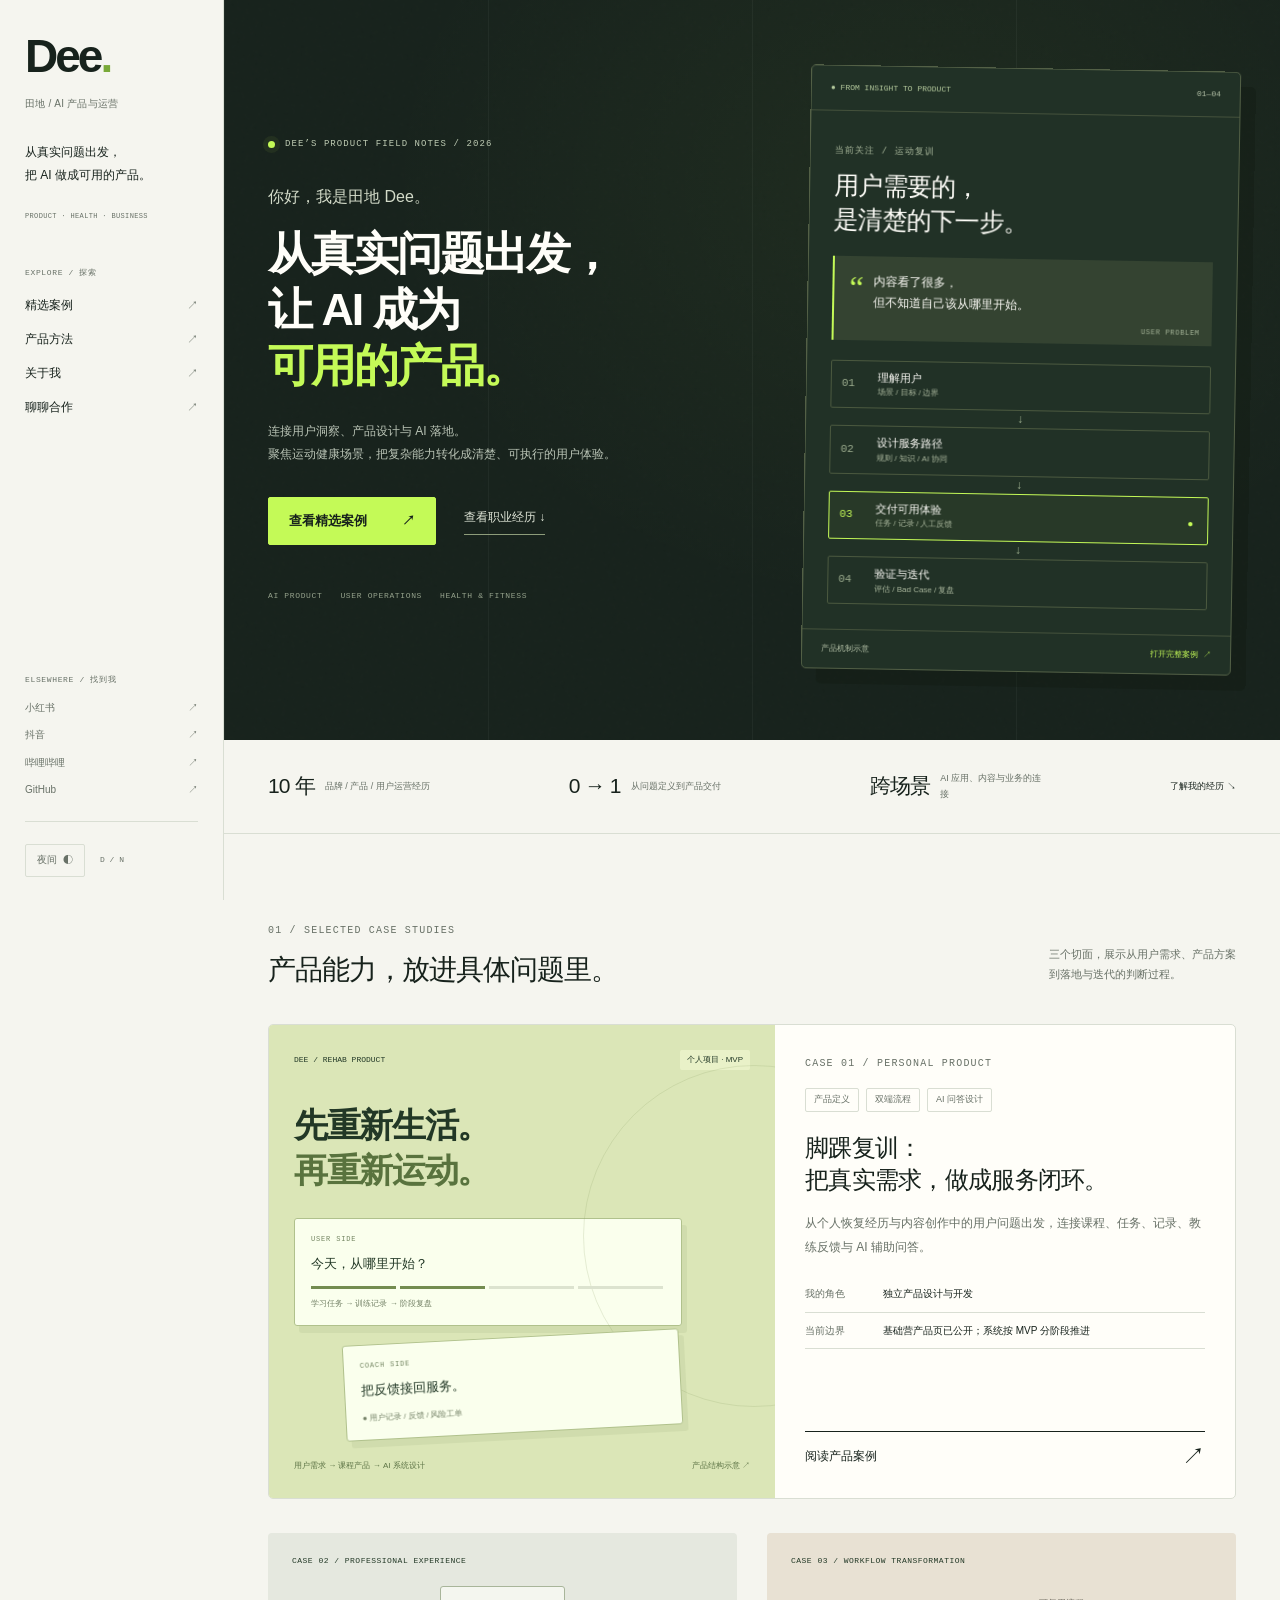
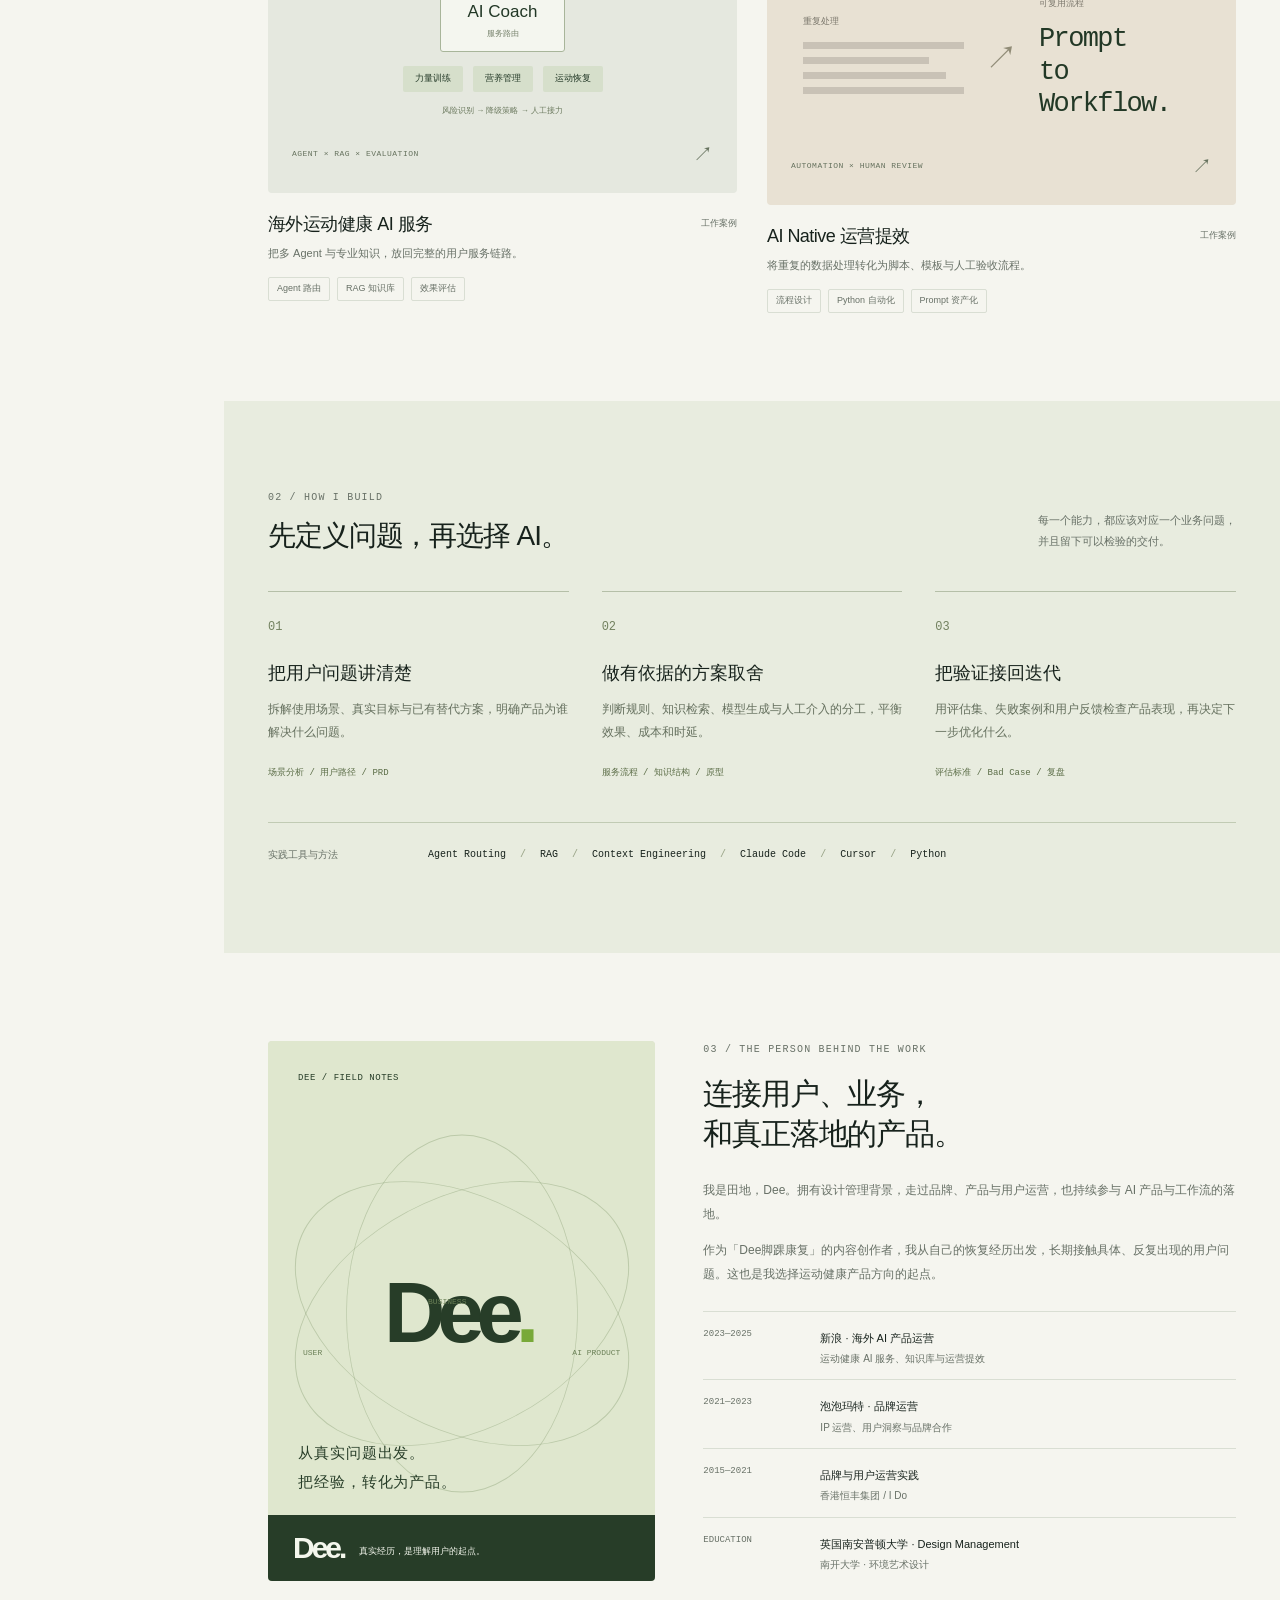
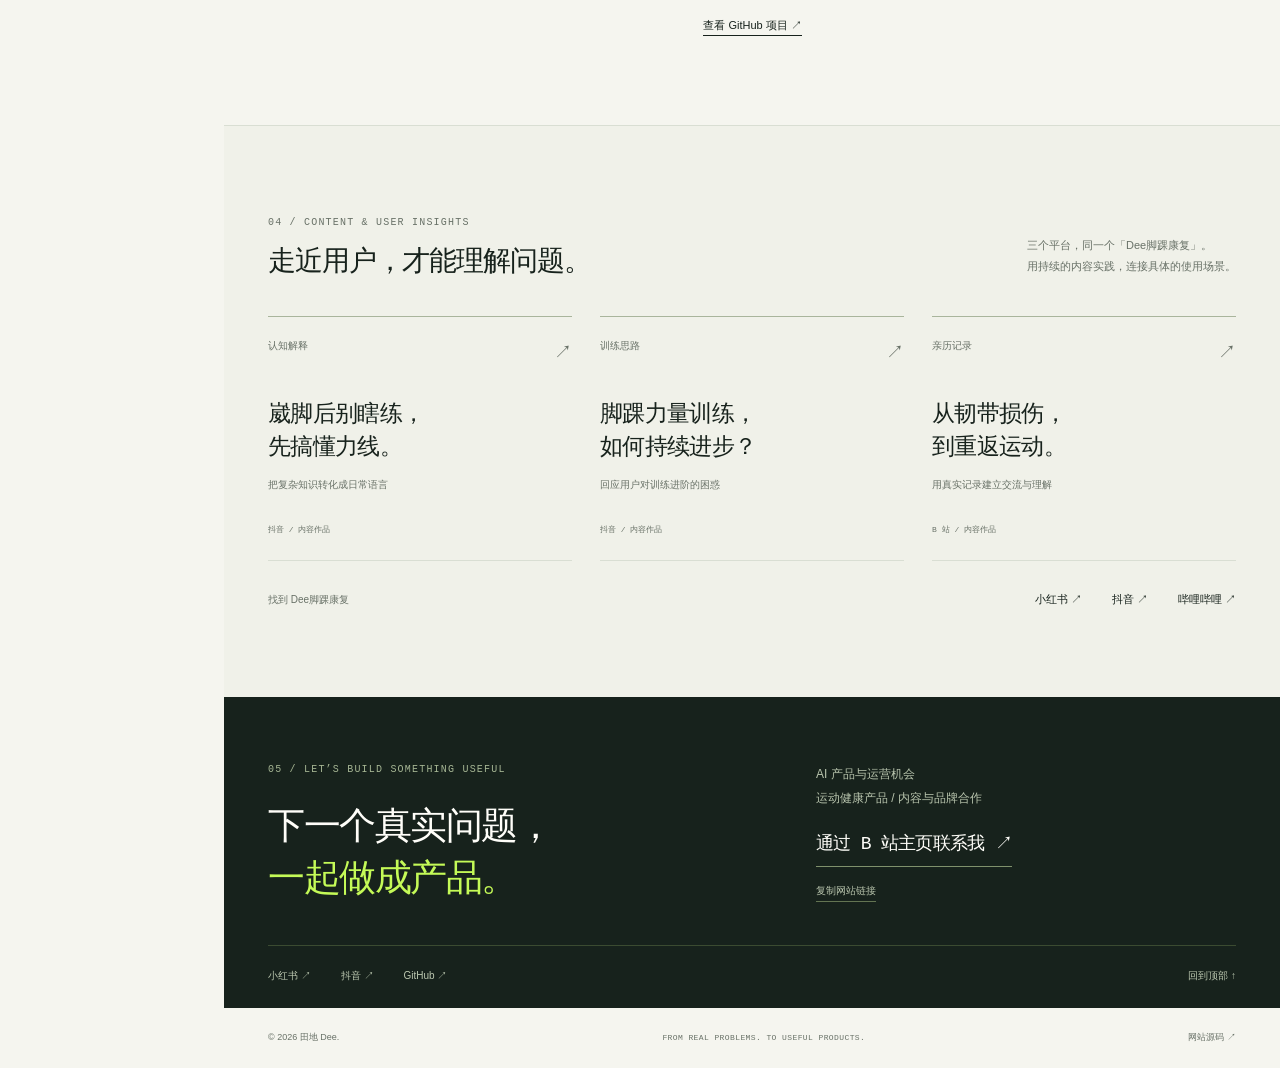
==== commit bef8c2dc: "Build AI product portfolio with case studies and subtle motion" ====
--- a/index.html
+++ b/index.html
@@ -1,94 +1,12 @@
-<!DOCTYPE html>
-<html lang="zh-CN">
-<head>
-  <meta charset="UTF-8">
-  <meta name="viewport" content="width=device-width, initial-scale=1">
-  <meta name="description" content="我的个人空间：关于我、精选作品，以及值得记录的小事。">
-  <meta name="theme-color" content="#f5f4ee">
-  <title>田地 · 个人空间</title>
-  <style>
-    :root{--bg:#f5f4ee;--ink:#263b33;--muted:#72796c;--line:#d7d9cd;--paper:#fffef8;--lime:#d7ef88;--orange:#e97c4b;--soft:#e9ebdf;--serif:Georgia,"Songti SC","Noto Serif CJK SC",serif}
-    *{box-sizing:border-box}html{scroll-behavior:smooth;scroll-padding-top:92px}body{margin:0;background:var(--bg);color:var(--ink);font-family:-apple-system,BlinkMacSystemFont,"PingFang SC","Microsoft YaHei",sans-serif;line-height:1.7}a{color:inherit;text-decoration:none}button{font:inherit;color:inherit;cursor:pointer}button,a{-webkit-tap-highlight-color:transparent}button:focus-visible,a:focus-visible,summary:focus-visible{outline:3px solid var(--orange);outline-offset:5px}::selection{background:var(--lime);color:#263b33}.wrap{max-width:1200px;margin:auto;padding:0 48px}.eyebrow{font-size:11px;letter-spacing:.18em;font-weight:600;text-transform:uppercase}.muted{color:var(--muted)}
-    header{border-bottom:1px solid var(--line);position:sticky;top:0;z-index:10;background:var(--bg)}.nav{height:86px;display:flex;align-items:center;justify-content:space-between;gap:24px}.brand{font-weight:750;font-size:20px;letter-spacing:-.05em;display:flex;align-items:center;gap:12px}.brand svg{width:26px;height:26px}.navlinks{display:flex;gap:32px;align-items:center;font-size:13px}.navlinks a:hover{color:var(--orange)}.navlinks .contact-link{border:1px solid var(--ink);border-radius:30px;padding:8px 19px}.menu-button{display:none;background:none;border:1px solid var(--line);padding:6px 13px;border-radius:20px}.skip{position:fixed;top:-70px;left:20px;z-index:50;background:var(--ink);color:var(--bg);padding:10px 20px}.skip:focus{top:10px}
-    .hero{display:grid;grid-template-columns:1.2fr 1fr;align-items:center;gap:48px;padding-top:75px;padding-bottom:72px;min-height:660px}.hello{display:flex;align-items:center;gap:10px;margin-bottom:24px}.hello:before{content:"";display:block;background:var(--orange);width:7px;height:7px;border-radius:50%}h1{font-weight:500;font-size:clamp(44px,5.4vw,68px);line-height:1.3;letter-spacing:-.055em;margin:0 0 27px}h1 em{font-family:var(--serif);font-weight:400;font-style:italic;position:relative;white-space:nowrap}h1 em:after{content:"";position:absolute;left:0;right:0;bottom:0;height:8px;background:var(--lime);z-index:-1;transform:rotate(-2deg)}.intro{max-width:390px;font-size:14px;color:var(--muted);line-height:2;margin-bottom:30px}.hero-actions{display:flex;align-items:center;gap:27px;font-size:13px}.button{display:inline-flex;gap:26px;align-items:center;padding:12px 22px;border-radius:28px;background:var(--ink);color:var(--bg);border:1px solid var(--ink);transition:transform .2s}.button:hover{transform:translateY(-3px)}.text-link{border-bottom:1px solid var(--line);padding-bottom:4px}.hero-note{font-size:11px;color:var(--muted);margin-top:45px;display:flex;gap:9px;align-items:center}.hero-note span{height:1px;width:24px;background:var(--muted)}
-    .art{aspect-ratio:1/1.08;position:relative;isolation:isolate}.art-grid{position:absolute;inset:8% 1%;background-image:linear-gradient(var(--line) 1px,transparent 1px),linear-gradient(90deg,var(--line) 1px,transparent 1px);background-size:29px 29px;border-radius:50%;opacity:.45;mask-image:radial-gradient(circle,#000 20%,transparent 71%)}.art-orbit{position:absolute;inset:14% 8% 10%;border:1px solid var(--line);border-radius:50%;transform:rotate(-22deg)}.portrait{position:absolute;inset:13% 15% 11% 10%;background:var(--lime);border-radius:150px 150px 22px 22px;transform:rotate(-6deg);box-shadow:10px 13px 0 var(--soft);overflow:hidden;border:1px solid #b9cd78}.portrait svg{height:100%;width:100%;display:block}.art-tag{position:absolute;top:7%;right:0;transform:rotate(9deg);border:1px solid var(--ink);padding:8px 18px;background:var(--paper);font-family:var(--serif);font-style:italic;font-size:16px}.art-sticker{position:absolute;left:0;bottom:7%;background:var(--paper);border:1px solid var(--line);border-radius:3px;padding:12px 21px;transform:rotate(4deg);box-shadow:0 5px 15px #263b3308;font-size:12px}.art-sticker b{display:block;font-size:10px;letter-spacing:.15em;margin-bottom:2px;color:var(--muted)}.star{position:absolute;right:0;bottom:15%;font-size:96px;color:var(--orange);line-height:1;transform:rotate(10deg)}.art-caption{position:absolute;bottom:0;right:8%;font-size:9px;letter-spacing:.18em;color:var(--muted)}
-    .ticker{border-top:1px solid var(--line);border-bottom:1px solid var(--line);display:flex;gap:26px;align-items:center;justify-content:space-between;padding:19px 0;font-size:11px;letter-spacing:.15em}.ticker i{font-style:normal;color:var(--orange);font-size:17px}.section{padding-top:83px;padding-bottom:81px}.section-heading{display:flex;align-items:flex-end;justify-content:space-between;margin-bottom:33px;gap:20px}.section-heading h2{font-size:31px;letter-spacing:-.05em;font-weight:500;line-height:1.4;margin:8px 0 0}.section-heading p{font-size:12px;color:var(--muted);max-width:260px;margin:0}.work-grid{display:grid;grid-template-columns:1fr 1fr;gap:28px}.project{display:block;text-align:left;width:100%;border:0;padding:0;background:none}.project-cover{height:290px;overflow:hidden;position:relative;border-radius:6px;transition:transform .3s}.project:hover .project-cover{transform:translateY(-5px)}.cover-one{background:#e6e9dc;display:grid;place-items:center}.mock-window{width:70%;height:72%;background:#fffef8;box-shadow:0 20px 40px #263b3319;transform:rotate(-7deg);border-radius:5px;overflow:hidden}.mock-nav{display:flex;justify-content:space-between;align-items:center;font-size:9px;padding:12px 17px;border-bottom:1px solid #e5e7df;color:#263b33}.mock-dots{letter-spacing:3px}.mock-content{padding:20px;display:grid;grid-template-columns:1.3fr 1fr;gap:12px;color:#263b33}.mock-content h3{font-size:25px;font-family:var(--serif);line-height:1.2;margin:5px 0 9px}.mock-content small{font-size:7px;letter-spacing:.1em}.mock-content p{width:75%;height:3px;background:#cfd2c5;margin:6px 0}.mock-pill{margin-top:15px;font-size:7px;display:inline-block;background:#263b33;color:#fffef8;padding:5px 10px;border-radius:15px}.mock-plant{background:#d7ef88;border-radius:70px 70px 0 0;display:grid;place-items:center;position:relative}.mock-plant svg{width:80%;height:90%}.cover-two{background:#de8058;display:flex;align-items:center;justify-content:center}.poster{height:230px;width:174px;background:#f8efd8;color:#3e4b36;box-shadow:8px 12px 20px #71331830;transform:rotate(8deg);padding:15px;position:relative}.poster small{display:block;font-size:7px;letter-spacing:.14em;border-bottom:1px solid #b1b49e;padding-bottom:8px}.poster h3{font-size:49px;font-family:var(--serif);font-weight:400;line-height:.95;letter-spacing:-.06em;margin:13px 0}.poster .flower{position:absolute;bottom:20px;right:15px;font-size:91px;line-height:1;color:#dd7955}.poster p{font-size:6px;letter-spacing:.12em;margin-top:28px}.cover-label{position:absolute;bottom:14px;left:17px;font-size:9px;letter-spacing:.13em;color:#263b33}.cover-two .cover-label{color:#fff4e8}.project-meta{display:flex;justify-content:space-between;align-items:center;margin-top:17px}.project-meta h3{font-size:17px;font-weight:500;margin:0 0 3px}.project-meta p{font-size:11px;color:var(--muted);margin:0}.project-arrow{border:1px solid var(--line);width:34px;height:34px;border-radius:50%;display:grid;place-items:center;font-size:18px}.project:hover .project-arrow{background:var(--ink);color:var(--bg)}
-    .about{border-top:1px solid var(--line);display:grid;grid-template-columns:.7fr 1fr;gap:70px}.about-title h2{font-size:36px;line-height:1.5;letter-spacing:-.045em;font-weight:500;margin:15px 0}.about-title h2 em{font-family:var(--serif);font-weight:400;color:var(--orange)}.about-copy>p{color:var(--muted);font-size:14px;line-height:2.1;margin:0 0 17px}.tags{display:flex;gap:9px;flex-wrap:wrap;margin-top:26px}.tags span{font-size:11px;border:1px solid var(--line);padding:5px 13px;border-radius:22px}.now{border-top:1px solid var(--line);padding-top:26px;margin-top:30px;display:grid;grid-template-columns:1fr 1fr;gap:20px}.now h3{font-size:10px;letter-spacing:.13em;margin:0 0 8px;color:var(--muted);font-weight:500}.now p{font-size:13px;margin:0}.note{font-size:10px!important;color:var(--muted);margin-top:25px!important}
-    .contact{background:var(--ink);color:var(--bg);border-radius:8px;padding:49px 49px 38px;position:relative;overflow:hidden;margin-bottom:64px}.contact .eyebrow{color:var(--lime)}.contact h2{font-size:38px;font-weight:400;letter-spacing:-.04em;line-height:1.5;margin:14px 0 17px;max-width:680px}.contact h2 em{font-family:var(--serif);color:var(--lime)}.contact-content{position:relative;z-index:1}.contact-row{display:flex;gap:18px;align-items:center;flex-wrap:wrap}.email{font-family:var(--serif);font-size:22px;border-bottom:1px solid #f5f4ee44}.copy{background:transparent;border:1px solid #f5f4ee44;border-radius:25px;padding:5px 13px;color:var(--bg);font-size:11px}.copy:hover{background:#ffffff15}.contact-note{font-size:10px;opacity:.6;margin-top:23px}.contact-spark{position:absolute;font-size:220px;right:24px;bottom:-80px;color:#f5f4ee0b;line-height:1}.footer{padding-bottom:29px;display:flex;justify-content:space-between;gap:18px;font-size:10px;color:var(--muted)}.footer a{border-bottom:1px solid var(--line)}
-    dialog{border:1px solid var(--line);border-radius:12px;background:var(--paper);color:var(--ink);padding:33px;max-width:500px;width:calc(100% - 40px);box-shadow:0 20px 100px #0002}dialog::backdrop{background:#263b3380;backdrop-filter:blur(4px)}dialog h2{font-size:26px;font-weight:500;margin:12px 0}dialog p{font-size:14px;color:var(--muted);line-height:1.9}dialog .close{float:right;border:1px solid var(--line);border-radius:50%;width:33px;height:33px;background:none}.status{position:fixed;bottom:24px;left:50%;transform:translateX(-50%);padding:10px 20px;background:var(--ink);color:var(--bg);border-radius:25px;font-size:12px;z-index:30;box-shadow:0 5px 20px #0002}.status:empty{display:none}
-    @media(min-width:1500px){.hero{min-height:720px}}@media(max-width:900px){.wrap{padding:0 30px}.hero{gap:20px;min-height:590px}.art{min-width:0}h1{font-size:46px}.project-cover{height:240px}.mock-content{padding:14px}.mock-content h3{font-size:21px}.about{gap:40px}.poster{height:200px;width:150px}.poster h3{font-size:43px}.poster .flower{font-size:75px}}
-    @media(max-width:640px){.wrap{padding:0 23px}.nav{height:72px}.brand{font-size:18px}.menu-button{display:block}.navlinks{display:none;position:absolute;top:71px;left:0;right:0;background:var(--bg);padding:20px 23px;border-bottom:1px solid var(--line);gap:23px;flex-wrap:wrap}.navlinks.open{display:flex}.navlinks .contact-link{padding:5px 14px}.hero{grid-template-columns:1fr;padding-top:45px;padding-bottom:41px;gap:16px}.hello{margin-bottom:20px}h1{font-size:46px;margin-bottom:21px}.intro{font-size:13px;margin-bottom:24px}.hero-note{margin-top:23px}.art{width:85%;max-width:360px;margin:12px auto 0;aspect-ratio:1/1}.art-tag{font-size:13px}.art-sticker{padding:9px 14px}.star{font-size:76px}.ticker{gap:12px;font-size:9px;letter-spacing:.05em}.ticker i{font-size:14px}.section{padding-top:50px;padding-bottom:49px}.section-heading{align-items:flex-start;flex-direction:column;gap:12px;margin-bottom:24px}.section-heading h2{font-size:29px}.section-heading p{max-width:none}.work-grid{grid-template-columns:1fr;gap:30px}.project-cover{height:270px}.mock-window{height:75%;width:70%}.mock-content h3{font-size:26px}.poster{height:220px;width:165px}.poster h3{font-size:47px}.poster .flower{font-size:85px}.about{grid-template-columns:1fr;gap:18px}.about-title h2{font-size:30px;margin-bottom:0}.about-copy>p{font-size:13px}.contact{margin-bottom:32px;padding:30px 25px}.contact h2{font-size:29px}.email{font-size:20px}.footer{font-size:9px;align-items:flex-start}.footer>span{max-width:70%}}
-    @media(prefers-reduced-motion:reduce){html{scroll-behavior:auto}*,*:before,*:after{transition:none!important;animation:none!important}}
-  </style>
-</head>
-<body>
-  <!-- 修改指南：搜索“田地”、hello@example.com，并替换示例作品和个人介绍。所有样式与脚本均在本文件内。 -->
-  <a class="skip" href="#main">跳到主要内容</a>
-  <header>
-    <nav class="nav wrap" aria-label="主导航">
-      <a class="brand" href="#" aria-label="个人空间首页"><svg viewBox="0 0 32 32" aria-hidden="true"><path fill="currentColor" d="M14 0h4v11l8-8 3 3-8 8h11v4H21l8 8-3 3-8-8v11h-4V21l-8 8-3-3 8-8H0v-4h11L3 6l3-3 8 8z"/></svg>田地<span style="color:var(--orange)">.</span></a>
-      <button class="menu-button" aria-expanded="false" aria-controls="navlinks" type="button">菜单 ☰</button>
-      <div class="navlinks" id="navlinks"><a href="#works">我的作品</a><a href="#about">关于我</a><a class="contact-link" href="#contact">打个招呼 ↗</a></div>
-    </nav>
-  </header>
-  <main class="wrap" id="main">
-    <section class="hero" aria-labelledby="hero-title">
-      <div>
-        <div class="hello eyebrow">Hello, welcome to my corner</div>
-        <h1 id="hero-title">你好，我是<br><em>田地。</em><br><span style="font-size:.72em;letter-spacing:-.05em">让想法，慢慢发生。</span></h1>
-        <p class="intro">欢迎来到我的个人空间。这里收集我的创作、学习和日常灵感，也记录一些从好奇心开始的小小尝试。</p>
-        <div class="hero-actions"><a class="button" href="#works">看看我的作品 <span aria-hidden="true">↗</span></a><a class="text-link" href="#about">多了解我一点 ↓</a></div>
-        <div class="hero-note"><span aria-hidden="true"></span> 保持好奇 · 持续创造 · 认真生活</div>
-      </div>
-      <div class="art" role="img" aria-label="绿色拱形画框里的抽象山丘、太阳与植物插画">
-        <div class="art-grid"></div><div class="art-orbit"></div>
-        <div class="portrait"><svg viewBox="0 0 340 420" preserveAspectRatio="xMidYMid slice" aria-hidden="true"><circle cx="247" cy="100" r="38" fill="#fff9dc"/><path d="M0 310Q100 154 225 305T400 285V430H0" fill="#9dbb77"/><path d="M-20 377Q100 246 247 350T400 310V440H-20" fill="#496450"/><path d="M-20 423Q130 340 340 410V440H0" fill="#263b33"/><path d="M167 404Q163 322 191 235" fill="none" stroke="#f9f5d9" stroke-width="3"/><path d="M174 336Q115 321 129 282Q172 283 174 336M181 297Q217 291 224 251Q188 245 181 297M170 365Q216 361 223 325Q182 321 170 365M188 260Q153 246 165 216Q194 220 188 260" fill="#f9f5d9"/><path d="M42 173h35m-18-17v35" stroke="#496450" stroke-width="2"/><circle cx="285" cy="224" r="3" fill="#496450"/></svg></div>
-        <div class="art-tag">a little curious, always.</div><div class="art-sticker"><b>NOTE TO SELF</b>把喜欢的事，做成自己的样子。</div><div class="star" aria-hidden="true">✳</div><span class="art-caption">A SMALL SPACE FOR BIG IDEAS</span>
-      </div>
-    </section>
-    <div class="ticker" aria-hidden="true"><span>IDEAS INTO THINGS</span><i>✳</i><span>MADE WITH CURIOSITY</span><i>✳</i><span>ALWAYS EXPLORING</span></div>
-    <section class="section" id="works" aria-labelledby="works-title">
-      <div class="section-heading"><div><span class="eyebrow muted">01 / Selected work</span><h2 id="works-title">一些想法，一些作品。</h2></div><p>从一个念头开始，到把它变成现实。<br>下面是可替换为你真实作品的展示示例。</p></div>
-      <div class="work-grid">
-        <button class="project" type="button" data-project="garden" aria-haspopup="dialog" aria-controls="project-dialog">
-          <div class="project-cover cover-one"><div class="mock-window" aria-hidden="true"><div class="mock-nav"><b>slowly.</b><span class="mock-dots">•••</span></div><div class="mock-content"><div><small>A SPACE TO GROW</small><h3>Small steps.<br>Fresh ideas.</h3><p></p><p></p><div class="mock-pill">Explore the garden ↗</div></div><div class="mock-plant"><svg viewBox="0 0 100 140"><path d="M50 135V36" fill="none" stroke="#365441" stroke-width="3"/><path d="M50 75Q0 76 14 36Q50 35 50 75M50 100Q100 100 87 61Q53 62 50 100M50 45Q25 16 52 5Q75 25 50 45" fill="#365441"/></svg></div></div></div><span class="cover-label">WEBSITE / CONCEPT 01</span></div>
-          <div class="project-meta"><div><h3>灵感花园</h3><p>网站设计 · 示例项目</p></div><span class="project-arrow" aria-hidden="true">↗</span></div>
-        </button>
-        <button class="project" type="button" data-project="everyday" aria-haspopup="dialog" aria-controls="project-dialog">
-          <div class="project-cover cover-two"><div class="poster" aria-hidden="true"><small>NOTES ON THE EVERYDAY</small><h3>Stay<br>curious.</h3><p>FIND SOMETHING BEAUTIFUL<br>IN THE ORDINARY.</p><div class="flower">✳</div></div><span class="cover-label">VISUAL EXPLORATION / CONCEPT 02</span></div>
-          <div class="project-meta"><div><h3>日常观察计划</h3><p>视觉创作 · 示例项目</p></div><span class="project-arrow" aria-hidden="true">↗</span></div>
-        </button>
-      </div>
-    </section>
-    <section class="section about" id="about" aria-labelledby="about-title">
-      <div class="about-title"><span class="eyebrow muted">02 / A little about me</span><h2 id="about-title">不止一种身份，<br>也不止一种<em>可能。</em></h2></div>
-      <div class="about-copy"><p>这里可以写下你的故事：你正在做什么，什么事情让你充满热情，又是什么把你带到了现在的方向。</p><p>比起一份长长的履历，我更想通过作品和记录，让你认识真实的我。这个小站也会随着每一次学习与尝试，慢慢生长。</p><div class="tags" aria-label="兴趣示例"><span>✦ 设计与审美</span><span>⌘ 技术与探索</span><span>↗ 阅读与表达</span><span>☀ 日常与灵感</span></div><div class="now"><div><h3>CURRENTLY LEARNING</h3><p>正在学习的一项新技能</p></div><div><h3>OUTSIDE OF WORK</h3><p>工作之外的一点小爱好</p></div></div><p class="note">以上为介绍占位内容，换成你的经历与兴趣，就有了属于你的温度。</p></div>
-    </section>
-    <section class="contact" id="contact" aria-labelledby="contact-title"><div class="contact-content"><span class="eyebrow">03 / Let's connect</span><h2 id="contact-title">好想法，往往从一句<br><em>“你好”</em>开始。</h2><div class="contact-row"><a class="email" id="email-link" href="mailto:hello@example.com">hello@example.com ↗</a><button class="copy" type="button" id="copy-email">复制邮箱</button></div><p class="contact-note">这是示例邮箱，请替换为你的真实邮箱。期待交流，也欢迎新的合作。</p></div><span class="contact-spark" aria-hidden="true">✳</span></section>
-    <footer class="footer"><span>© <span id="year">2026</span> 田地 · 用好奇心构建，用热爱更新。</span><a href="#main">回到顶部 ↑</a></footer>
-  </main>
-  <dialog id="project-dialog" aria-labelledby="dialog-title"><button class="close" type="button" aria-label="关闭项目详情">×</button><span class="eyebrow muted">Project notes / 示例详情</span><h2 id="dialog-title"></h2><p id="dialog-description"></p><p>你可以在 HTML 底部的 projects 对象中，替换项目标题与介绍；也可以把作品卡片改为指向真实项目的网址。</p><button class="button" type="button" id="dialog-done">继续浏览 <span aria-hidden="true">↗</span></button></dialog>
-  <div class="status" role="status" aria-live="polite" id="status"></div>
-  <script>
-    // 个性化设置：修改此处邮箱，同时修改上面的邮箱文字和 mailto 地址。
-    const email = 'hello@example.com';
-    const projects = {
-      garden: {title:'灵感花园',description:'示例项目：一个用于整理灵感与创作记录的个人网站概念。清新的绿色、植物元素与轻盈的版式，表达让想法慢慢生长的主题。请替换为你的项目背景、负责的工作和实际成果。'},
-      everyday: {title:'日常观察计划',description:'示例项目：一组围绕日常观察展开的视觉练习。用简单的图形、温暖的色彩与文字，重新发现普通生活中的细节。请替换为你真实作品的创作过程与心得。'}
-    };
-    document.getElementById('year').textContent = new Date().getFullYear();
-    const menu = document.querySelector('.menu-button');
-    const navigation = document.getElementById('navlinks');
-    menu.addEventListener('click',()=>{const open=menu.getAttribute('aria-expanded')!=='true';menu.setAttribute('aria-expanded',String(open));navigation.classList.toggle('open',open)});
-    navigation.querySelectorAll('a').forEach(link=>link.addEventListener('click',()=>{navigation.classList.remove('open');menu.setAttribute('aria-expanded','false')}));
-    const dialog=document.getElementById('project-dialog');
-    document.querySelectorAll('[data-project]').forEach(button=>button.addEventListener('click',()=>{const project=projects[button.dataset.project];document.getElementById('dialog-title').textContent=project.title;document.getElementById('dialog-description').textContent=project.description;dialog.showModal()}));
-    dialog.querySelector('.close').addEventListener('click',()=>dialog.close());
-    document.getElementById('dialog-done').addEventListener('click',()=>dialog.close());
-    dialog.addEventListener('click',event=>{const r=dialog.getBoundingClientRect();if(event.target===dialog&&(event.clientX<r.left||event.clientX>r.right||event.clientY<r.top||event.clientY>r.bottom))dialog.close()});
-    let messageTimer;
-    function announce(message){clearTimeout(messageTimer);document.getElementById('status').textContent=message;messageTimer=setTimeout(()=>document.getElementById('status').textContent='',4000)}
-    document.getElementById('copy-email').addEventListener('click',async()=>{try{if(!navigator.clipboard)throw new Error('Clipboard unavailable');await navigator.clipboard.writeText(email);announce('邮箱已复制：'+email)}catch{const field=document.createElement('textarea');field.value=email;field.setAttribute('readonly','');field.style.cssText='position:fixed;left:-9999px';document.body.appendChild(field);field.select();let copied=false;try{copied=document.execCommand('copy')}catch{}field.remove();announce(copied?'邮箱已复制：'+email:'请手动复制邮箱：'+email)}});
-  </script>
-</body>
-</html>
+<!doctype html>
+<html lang="zh-CN"><head><meta charset="utf-8"><meta name="viewport" content="width=device-width,initial-scale=1"><title>田地 Dee｜AI 产品与运营</title><meta name="description" content="田地 Dee 的 AI 产品作品集。从运动健康的真实问题出发，展示产品设计、Agent、RAG、效果评估与运营提效实践。"><meta name="theme-color" content="#17221c"><meta property="og:title" content="田地 Dee｜AI 产品与运营"><meta property="og:description" content="从真实问题出发，让 AI 成为可用的产品。"><link rel="icon" href="assets/favicon.svg" type="image/svg+xml"><link rel="stylesheet" href="assets/style.css?v=20261019-motion"><script src="assets/site.js?v=20261019-motion" defer></script></head>
+<body class="portfolio-layout"><a class="skip-link" href="#main">跳到主要内容</a>
+<header class="site-header"><nav class="container nav" aria-label="主导航"><a class="brand" href="./" aria-label="田地 Dee 首页"><span class="wordmark">Dee<span>.</span></span><small>田地 / AI 产品与运营</small></a><div class="rail-profile"><p>从真实问题出发，<br>把 AI 做成可用的产品。</p><span>PRODUCT · HEALTH · BUSINESS</span></div><button class="menu-toggle" type="button" aria-controls="navigation" aria-expanded="false">菜单 ☰</button><div class="nav-links" id="navigation"><span class="rail-label">EXPLORE / 探索</span><a href="./#work">精选案例 <span>↗</span></a><a href="./#approach">产品方法 <span>↗</span></a><a href="./#about">关于我 <span>↗</span></a><a href="./#contact">聊聊合作 <span>↗</span></a></div><div class="rail-social"><span class="rail-label">ELSEWHERE / 找到我</span><a href="https://www.xiaohongshu.com/user/profile/5ed66f8f000000000100154d" target="_blank" rel="noopener">小红书 <span>↗</span></a><a href="https://v.douyin.com/60PGWPaqGlk/" target="_blank" rel="noopener">抖音 <span>↗</span></a><a href="https://space.bilibili.com/312870948" target="_blank" rel="noopener">哔哩哔哩 <span>↗</span></a><a href="https://github.com/tiandee0801-stack" target="_blank" rel="noopener">GitHub <span>↗</span></a></div><div class="rail-footer"><button class="appearance-toggle" type="button" aria-label="切换至夜间模式" aria-pressed="false">夜间 ◐</button><span>D / N</span></div></nav></header>
+<main id="main"><section class="hero"><div class="container hero-grid"><div class="hero-copy"><p class="eyebrow"><span class="signal"></span> DEE’S PRODUCT FIELD NOTES / 2026</p><p class="hero-name">你好，我是田地 Dee。</p><h1><span class="hero-line">从真实问题出发，</span><span class="hero-line">让 AI 成为</span><span class="hero-line hero-accent">可用的产品。</span></h1><p class="hero-description">连接用户洞察、产品设计与 AI 落地。<br>聚焦运动健康场景，把复杂能力转化成清楚、可执行的用户体验。</p><div class="actions"><a class="button lime" href="#work">查看精选案例 <span>↗</span></a><a class="hero-resume" href="#about">查看职业经历 ↓</a></div><div class="hero-foot"><span>AI PRODUCT</span><span>USER OPERATIONS</span><span>HEALTH & FITNESS</span></div></div><div class="product-board" aria-label="从用户问题到产品交付的机制示意"><div class="board-top"><span>● FROM INSIGHT TO PRODUCT</span><span>01—04</span></div><div class="board-heading"><span class="overline">当前关注 / 运动复训</span><h2>用户需要的，<br>是清楚的下一步。</h2></div><div class="board-question"><span aria-hidden="true">“</span><p>内容看了很多，<br>但不知道自己该从哪里开始。</p><small>USER PROBLEM</small></div><div class="board-path"><div><b>01</b><span>理解用户<small>场景 / 目标 / 边界</small></span></div><i>↓</i><div><b>02</b><span>设计服务路径<small>规则 / 知识 / AI 协同</small></span></div><i>↓</i><div class="path-active"><b>03</b><span>交付可用体验<small>任务 / 记录 / 人工反馈</small></span><em>●</em></div><i>↓</i><div><b>04</b><span>验证与迭代<small>评估 / Bad Case / 复盘</small></span></div></div><div class="board-bottom"><span>产品机制示意</span><a href="case-ankle.html">打开完整案例 ↗</a></div></div></div></section>
+<div class="proof-strip"><div class="container proof-grid"><p><strong>10 年</strong><span>品牌 / 产品 / 用户运营经历</span></p><p><strong>0 → 1</strong><span>从问题定义到产品交付</span></p><p><strong>跨场景</strong><span>AI 应用、内容与业务的连接</span></p><a href="#about">了解我的经历 ↘</a></div></div>
+<section class="section container" id="work" aria-labelledby="work-title"><div class="section-heading"><div><p class="eyebrow">01 / SELECTED CASE STUDIES</p><h2 id="work-title">产品能力，放进具体问题里。</h2></div><p>三个切面，展示从用户需求、产品方案<br>到落地与迭代的判断过程。</p></div><article class="featured-case"><div class="featured-visual"><div class="visual-top"><span>DEE / REHAB PRODUCT</span><span>个人项目 · MVP</span></div><div class="visual-title">先重新生活。<br><span>再重新运动。</span></div><div class="service-preview"><div class="preview-person"><span>USER SIDE</span><strong>今天，从哪里开始？</strong><div class="task-progress"><i></i><i></i><i></i><i></i></div><p>学习任务 → 训练记录 → 阶段复盘</p></div><div class="preview-coach"><span>COACH SIDE</span><strong>把反馈接回服务。</strong><p>● 用户记录 / 反馈 / 风险工单</p></div></div><div class="visual-bottom">用户需求 → 课程产品 → AI 系统设计 <span>产品结构示意 ↗</span></div></div><div class="featured-copy"><p class="eyebrow">CASE 01 / PERSONAL PRODUCT</p><div class="case-tags"><span>产品定义</span><span>双端流程</span><span>AI 问答设计</span></div><h3>脚踝复训：<br>把真实需求，做成服务闭环。</h3><p>从个人恢复经历与内容创作中的用户问题出发，连接课程、任务、记录、教练反馈与 AI 辅助问答。</p><dl class="case-facts"><div><dt>我的角色</dt><dd>独立产品设计与开发</dd></div><div><dt>当前边界</dt><dd>基础营产品页已公开；系统按 MVP 分阶段推进</dd></div></dl><a class="case-link" href="case-ankle.html">阅读产品案例 <span>↗</span></a></div></article>
+<div class="secondary-cases"><article class="work-card"><a class="work-cover agent-cover" href="case-health-ai.html" aria-label="阅读海外运动健康 AI 服务案例"><span class="cover-kicker">CASE 02 / PROFESSIONAL EXPERIENCE</span><div class="agent-map"><div class="agent-hub">AI Coach<span>服务路由</span></div><div class="agent-nodes"><span>力量训练</span><span>营养管理</span><span>运动恢复</span></div><div class="agent-guard">风险识别 → 降级策略 → 人工接力</div></div><span class="cover-footer">AGENT × RAG × EVALUATION <b>↗</b></span></a><div class="work-card-heading"><h3><a href="case-health-ai.html">海外运动健康 AI 服务</a></h3><span>工作案例</span></div><p>把多 Agent 与专业知识，放回完整的用户服务链路。</p><div class="case-tags"><span>Agent 路由</span><span>RAG 知识库</span><span>效果评估</span></div></article><article class="work-card"><a class="work-cover ops-cover" href="case-operations.html" aria-label="阅读 AI Native 运营提效案例"><span class="cover-kicker">CASE 03 / WORKFLOW TRANSFORMATION</span><div class="ops-graphic"><div class="ops-before"><span>重复处理</span><i></i><i></i><i></i><i></i></div><span class="ops-arrow">↗</span><div class="ops-after"><span>可复用流程</span><strong>Prompt<br>to Workflow.</strong></div></div><span class="cover-footer">AUTOMATION × HUMAN REVIEW <b>↗</b></span></a><div class="work-card-heading"><h3><a href="case-operations.html">AI Native 运营提效</a></h3><span>工作案例</span></div><p>将重复的数据处理转化为脚本、模板与人工验收流程。</p><div class="case-tags"><span>流程设计</span><span>Python 自动化</span><span>Prompt 资产化</span></div></article></div></section>
+<section class="approach section" id="approach" aria-labelledby="approach-title"><div class="container"><div class="section-heading"><div><p class="eyebrow">02 / HOW I BUILD</p><h2 id="approach-title">先定义问题，再选择 AI。</h2></div><p>每一个能力，都应该对应一个业务问题，<br>并且留下可以检验的交付。</p></div><div class="method-grid"><article><span class="method-number">01</span><h3>把用户问题讲清楚</h3><p>拆解使用场景、真实目标与已有替代方案，明确产品为谁解决什么问题。</p><span class="method-output">场景分析 / 用户路径 / PRD</span></article><article><span class="method-number">02</span><h3>做有依据的方案取舍</h3><p>判断规则、知识检索、模型生成与人工介入的分工，平衡效果、成本和时延。</p><span class="method-output">服务流程 / 知识结构 / 原型</span></article><article><span class="method-number">03</span><h3>把验证接回迭代</h3><p>用评估集、失败案例和用户反馈检查产品表现，再决定下一步优化什么。</p><span class="method-output">评估标准 / Bad Case / 复盘</span></article></div><div class="capability-line"><span>实践工具与方法</span><p>Agent Routing <i>/</i> RAG <i>/</i> Context Engineering <i>/</i> Claude Code <i>/</i> Cursor <i>/</i> Python</p></div></div></section>
+<section class="section container about-section" id="about" aria-labelledby="about-title"><div class="about-photo"><div class="identity-art" role="img" aria-label="Dee 个人品牌字标与用户、业务、AI交叉的职业方向示意"><span class="identity-kicker">DEE / FIELD NOTES</span><div class="identity-orbits"><i></i><i></i><i></i><b>Dee<span>.</span></b></div><div class="identity-axes"><span>USER</span><span>BUSINESS</span><span>AI PRODUCT</span></div><span class="identity-caption">从真实问题出发。<br>把经验，转化为产品。</span></div><div class="photo-caption"><strong>Dee.</strong><span>真实经历，是理解用户的起点。</span></div></div><div class="about-copy"><p class="eyebrow">03 / THE PERSON BEHIND THE WORK</p><h2 id="about-title">连接用户、业务，<br>和真正落地的产品。</h2><p>我是田地，Dee。拥有设计管理背景，走过品牌、产品与用户运营，也持续参与 AI 产品与工作流的落地。</p><p>作为「Dee脚踝康复」的内容创作者，我从自己的恢复经历出发，长期接触具体、反复出现的用户问题。这也是我选择运动健康产品方向的起点。</p><div class="timeline"><div><span>2023—2025</span><p><strong>新浪 · 海外 AI 产品运营</strong><small>运动健康 AI 服务、知识库与运营提效</small></p></div><div><span>2021—2023</span><p><strong>泡泡玛特 · 品牌运营</strong><small>IP 运营、用户洞察与品牌合作</small></p></div><div><span>2015—2021</span><p><strong>品牌与用户运营实践</strong><small>香港恒丰集团 / I Do</small></p></div><div><span>EDUCATION</span><p><strong>英国南安普顿大学 · Design Management</strong><small>南开大学 · 环境艺术设计</small></p></div></div><a class="text-link" href="https://github.com/tiandee0801-stack" target="_blank" rel="noopener">查看 GitHub 项目 ↗</a></div></section>
+<section class="section content-section" aria-labelledby="content-title"><div class="container"><div class="section-heading"><div><p class="eyebrow">04 / CONTENT & USER INSIGHTS</p><h2 id="content-title">走近用户，才能理解问题。</h2></div><p>三个平台，同一个「Dee脚踝康复」。<br>用持续的内容实践，连接具体的使用场景。</p></div><div class="content-grid"><a class="content-item" href="https://www.douyin.com/video/7548331510332738856" target="_blank" rel="noopener"><span>认知解释 <i>↗</i></span><h3>崴脚后别瞎练，<br>先搞懂力线。</h3><p>把复杂知识转化成日常语言</p><small>抖音 / 内容作品</small></a><a class="content-item" href="https://www.douyin.com/video/7551758389132021044" target="_blank" rel="noopener"><span>训练思路 <i>↗</i></span><h3>脚踝力量训练，<br>如何持续进步？</h3><p>回应用户对训练进阶的困惑</p><small>抖音 / 内容作品</small></a><a class="content-item" href="https://www.bilibili.com/video/BV14r376tEyW/" target="_blank" rel="noopener"><span>亲历记录 <i>↗</i></span><h3>从韧带损伤，<br>到重返运动。</h3><p>用真实记录建立交流与理解</p><small>B 站 / 内容作品</small></a></div><div class="social-links"><span>找到 Dee脚踝康复</span><a href="https://www.xiaohongshu.com/user/profile/5ed66f8f000000000100154d" target="_blank" rel="noopener">小红书 ↗</a><a href="https://v.douyin.com/60PGWPaqGlk/" target="_blank" rel="noopener">抖音 ↗</a><a href="https://space.bilibili.com/312870948" target="_blank" rel="noopener">哔哩哔哩 ↗</a></div></div></section>
+<section class="contact-section" id="contact" aria-labelledby="contact-title"><div class="container"><div class="contact-top"><div><p class="eyebrow">05 / LET’S BUILD SOMETHING USEFUL</p><h2 id="contact-title">下一个真实问题，<br><span>一起做成产品。</span></h2></div><div class="contact-details"><p>AI 产品与运营机会<br>运动健康产品 / 内容与品牌合作</p><a class="contact-email" href="https://space.bilibili.com/312870948" target="_blank" rel="noopener">通过 B 站主页联系我 ↗</a><button class="copy-button" type="button" data-copy="https://tiandee0801-stack.github.io/website/">复制网站链接</button></div></div><div class="contact-bottom"><a href="https://www.xiaohongshu.com/user/profile/5ed66f8f000000000100154d" target="_blank" rel="noopener">小红书 ↗</a><a href="https://v.douyin.com/60PGWPaqGlk/" target="_blank" rel="noopener">抖音 ↗</a><a href="https://github.com/tiandee0801-stack" target="_blank" rel="noopener">GitHub ↗</a><a href="#main">回到顶部 ↑</a></div></div></section></main><footer class="site-footer container"><span>© <span data-year>2026</span> 田地 Dee.</span><span>FROM REAL PROBLEMS. TO USEFUL PRODUCTS.</span><a href="https://github.com/tiandee0801-stack/website" target="_blank" rel="noopener">网站源码 ↗</a></footer><div class="toast" role="status" aria-live="polite"></div></body></html>
--- a/assets/style.css
+++ b/assets/style.css
@@ -0,0 +1,26 @@
+:root{--bg:#f5f5ef;--paper:#fffef9;--ink:#17221c;--muted:#687167;--line:#d9ded3;--dark:#17221c;--lime:#c4fa57;--soft:#e8ecdf;--mono:'SFMono-Regular',Consolas,'Liberation Mono',monospace;--sans:-apple-system,BlinkMacSystemFont,'PingFang SC','Microsoft YaHei',sans-serif}*{box-sizing:border-box}html{scroll-behavior:smooth;scroll-padding-top:98px}body{margin:0;background:var(--bg);color:var(--ink);font-family:var(--sans);font-size:15px;line-height:1.75;-webkit-font-smoothing:antialiased}a{color:inherit;text-decoration:none}button{font:inherit;cursor:pointer}img{display:block;max-width:100%}h1,h2,h3,p{margin-top:0}h1,h2,h3{line-height:1.35}a:focus-visible,button:focus-visible,summary:focus-visible{outline:3px solid #6b9c1d;outline-offset:5px}::selection{background:var(--lime);color:var(--ink)}.container{max-width:1280px;margin:0 auto;padding:0 56px}.eyebrow,.overline{font-family:var(--mono);font-size:10px;letter-spacing:.12em;font-weight:500}.eyebrow{margin-bottom:18px}.skip-link{position:fixed;left:20px;top:-80px;background:var(--lime);padding:12px 20px;z-index:100}.skip-link:focus{top:12px}.site-header{position:sticky;top:0;z-index:40;background:var(--bg);border-bottom:1px solid var(--line)}.nav{height:82px;display:flex;align-items:center;justify-content:space-between;gap:25px}.brand{display:flex;align-items:center;font-size:39px;letter-spacing:-3px;line-height:1;font-weight:800}.brand>span{color:#74a922}.brand small{font-size:11px;letter-spacing:.02em;line-height:1.5;font-weight:500;padding-left:20px;margin-left:20px;border-left:1px solid var(--line)}.nav-links{display:flex;gap:28px;align-items:center;font-size:12px}.nav-links>a:hover{color:#61861c}.nav-contact{border:1px solid var(--ink);padding:9px 15px;border-radius:2px}.menu-toggle{display:none;border:1px solid var(--line);padding:7px 12px;background:none;color:var(--ink)}
+.hero{background:var(--dark);color:var(--paper);position:relative;overflow:hidden}.hero:before{content:'';position:absolute;inset:0;opacity:.04;background-image:linear-gradient(90deg,#fff 1px,transparent 1px);background-size:25% 100%;pointer-events:none}.hero-grid{position:relative;display:grid;grid-template-columns:1.15fr 1fr;gap:75px;align-items:center;padding-top:68px;padding-bottom:65px}.hero-copy>.eyebrow{display:flex;align-items:center;gap:10px;color:#becbb3;font-size:9px}.signal{width:7px;height:7px;flex:0 0 7px;border-radius:50%;background:var(--lime);box-shadow:0 0 0 5px #c4fa5710}.hero-name{font-size:16px;color:#d3dbc9;margin:30px 0 15px}.hero h1{font-size:clamp(36px,4.2vw,59px);font-weight:600;line-height:1.25;letter-spacing:-.045em;margin:0 0 26px}.hero h1 span{color:var(--lime)}.hero-description{font-size:13px;color:#bac4b6;line-height:1.95;margin:0 0 30px}.actions{display:flex;gap:28px;align-items:center;flex-wrap:wrap}.button{display:inline-flex;gap:35px;align-items:center;justify-content:space-between;padding:12px 20px;border:1px solid var(--ink);font-size:13px;font-weight:600;border-radius:2px;transition:transform .2s}.button:hover{transform:translateY(-3px)}.button.lime{background:var(--lime);border-color:var(--lime);color:var(--ink)}.hero-resume{font-size:12px;color:#e0e6d8;border-bottom:1px solid #8d9c7a;padding-bottom:6px}.hero-foot{display:flex;gap:18px;color:#95a28c;font-family:var(--mono);font-size:8px;letter-spacing:.08em;margin-top:44px;flex-wrap:wrap}.product-board{background:#213126;border:1px solid #536046;border-radius:5px;box-shadow:15px 15px 0 #0d170f50;transform:rotate(1deg);max-width:460px;justify-self:end;width:100%}.board-top,.board-bottom{display:flex;justify-content:space-between;align-items:center;padding:15px 19px;font-family:var(--mono);font-size:8px;color:#b5c2a8;border-bottom:1px solid #44513b}.board-top>span:first-child{color:#b6cb9e}.board-heading{padding:24px 24px 0}.board-heading .overline{color:#a7b69a;font-size:9px}.board-heading h2{font-size:25px;font-weight:500;letter-spacing:-.03em;margin:8px 0 19px}.board-question{margin:0 24px 20px;padding:15px 15px 27px;background:#344331;border-left:2px solid var(--lime);position:relative;display:flex;gap:10px}.board-question>span{font-family:Georgia,serif;font-size:32px;color:var(--lime);line-height:1}.board-question p{font-size:12px;margin:0;line-height:1.75}.board-question>small{position:absolute;bottom:7px;right:12px;font-family:var(--mono);font-size:7px;color:#a7b69a;letter-spacing:.1em}.board-path{padding:0 24px 25px}.board-path>div{display:grid;grid-template-columns:26px 1fr;gap:10px;padding:8px 10px;border:1px solid #4b593f;border-radius:2px;position:relative}.board-path b{font-family:var(--mono);align-self:center;font-size:11px;font-weight:400;color:#9cac8e}.board-path span{font-size:11px;line-height:1.6}.board-path small{display:block;font-size:8px;color:#aab79d}.board-path>i{display:block;text-align:center;font-style:normal;color:#9bac8d;font-size:12px;height:17px;line-height:17px}.board-path .path-active{border-color:var(--lime);background:#c4fa570a}.board-path .path-active b{color:var(--lime)}.path-active>em{position:absolute;right:14px;top:17px;font-size:10px;color:var(--lime);font-style:normal}.board-bottom{border-top:1px solid #44513b;border-bottom:0;padding:12px 19px}.board-bottom a{color:var(--lime)}.proof-strip{border-bottom:1px solid var(--line)}.proof-grid{display:grid;grid-template-columns:1fr 1fr 1fr auto;gap:24px;padding-top:28px;padding-bottom:28px;align-items:center}.proof-grid p{margin:0;display:flex;gap:15px;align-items:center}.proof-grid strong{font-size:23px;font-weight:500;white-space:nowrap;letter-spacing:-.04em}.proof-grid p>span{font-size:10px;color:var(--muted);max-width:108px}.proof-grid>a{font-size:10px;white-space:nowrap}
+.section{padding-top:88px;padding-bottom:88px}.section-heading{display:flex;align-items:flex-end;justify-content:space-between;gap:32px;margin-bottom:36px}.section-heading .eyebrow{color:var(--muted);margin-bottom:11px}.section-heading h2{font-size:30px;font-weight:500;letter-spacing:-.04em;margin-bottom:0}.section-heading>p{font-size:11px;line-height:1.9;margin-bottom:3px;color:var(--muted)}.featured-case{display:grid;grid-template-columns:1.1fr 1fr;border:1px solid var(--line);background:var(--paper);border-radius:5px;overflow:hidden}.featured-visual{background:#dbe6b7;color:#223826;padding:28px 27px 18px;display:flex;flex-direction:column;min-height:430px;position:relative;overflow:hidden}.featured-visual:before{content:'';position:absolute;width:340px;height:340px;top:40px;right:-150px;border-radius:50%;border:1px solid #83996130;pointer-events:none}.visual-top{display:flex;align-items:center;justify-content:space-between;gap:12px;font-family:var(--mono);font-size:8px}.visual-top>span:last-child{font-family:var(--sans);padding:3px 7px;background:#faffdc70;border-radius:2px}.visual-title{font-size:37px;line-height:1.3;letter-spacing:-.04em;font-weight:600;margin:33px 0 26px}.visual-title>span{color:#59733e}.service-preview{display:flex;flex-direction:column;gap:11px;max-width:85%}.preview-person,.preview-coach{border:1px solid #b0c18c;background:#faffed;padding:14px 16px;border-radius:3px;box-shadow:5px 7px 0 #68844918}.preview-person>span,.preview-coach>span{display:block;font-family:var(--mono);font-size:7px;letter-spacing:.12em;color:#738561;margin-bottom:5px}.preview-person>strong,.preview-coach>strong{font-size:13px;font-weight:500}.preview-person p,.preview-coach p{font-size:8px;color:#748267;margin:8px 0 0}.task-progress{display:flex;gap:4px;margin-top:10px}.task-progress>i{height:3px;width:24%;background:#dce3cf}.task-progress>i:first-child,.task-progress>i:nth-child(2){background:#738c50}.preview-coach{width:87%;align-self:flex-end;transform:rotate(-3deg)}.visual-bottom{display:flex;justify-content:space-between;gap:10px;font-size:8px;margin-top:auto;padding-top:26px;color:#5d7446}.featured-copy{padding:36px 33px;display:flex;flex-direction:column}.featured-copy .eyebrow{color:var(--muted);margin-bottom:15px}.case-tags{display:flex;flex-wrap:wrap;gap:7px}.case-tags>span{border:1px solid var(--line);padding:3px 8px;font-size:9px;border-radius:2px;color:var(--muted)}.featured-copy h3{font-size:26px;font-weight:500;letter-spacing:-.03em;margin:20px 0 16px}.featured-copy>p:not(.eyebrow){color:var(--muted);font-size:12px;line-height:1.95}.case-facts{margin:5px 0 25px;font-size:10px}.case-facts>div{display:grid;grid-template-columns:65px 1fr;gap:13px;padding:9px 0;border-bottom:1px solid var(--line)}.case-facts dt{color:var(--muted)}.case-facts dd{margin:0}.case-link{border-top:1px solid var(--ink);padding-top:13px;display:flex;justify-content:space-between;align-items:center;font-size:12px;margin-top:auto}.case-link>span{font-size:23px;line-height:1}.secondary-cases{display:grid;grid-template-columns:1fr 1fr;gap:30px;margin-top:34px}.work-cover{min-height:260px;padding:21px 24px;display:flex;flex-direction:column;justify-content:space-between;border-radius:4px;transition:transform .25s}.work-cover:hover{transform:translateY(-4px)}.agent-cover{background:#e5e8df}.ops-cover{background:#e8e1d3}.cover-kicker,.cover-footer{font-family:var(--mono);font-size:8px;letter-spacing:.06em}.cover-footer{display:flex;justify-content:space-between;align-items:center;color:#66725e}.cover-footer>b{font-size:20px;font-family:var(--sans);font-weight:400}.agent-map{width:88%;margin:15px auto}.agent-hub{margin:auto;text-align:center;border:1px solid #a8b59a;background:#f4f6ef;padding:10px;width:125px;border-radius:3px;font-size:17px;font-weight:500}.agent-hub>span{display:block;font-size:8px;color:#75816b;font-weight:400}.agent-nodes{display:flex;justify-content:center;gap:10px;margin:14px 0 12px}.agent-nodes>span{font-size:9px;padding:5px 12px;background:#d6dfcb;border-radius:2px}.agent-guard{text-align:center;font-size:8px;color:#6b795e}.ops-graphic{display:grid;grid-template-columns:1fr auto 1fr;gap:21px;align-items:center;padding:28px 12px}.ops-before>span,.ops-after>span{font-size:9px;color:#7c786d;display:block;margin-bottom:12px}.ops-before>i{display:block;width:100%;height:7px;margin-bottom:8px;background:#c9c2b6}.ops-before>i:nth-child(3){width:78%}.ops-before>i:nth-child(4){width:89%}.ops-arrow{font-size:33px;color:#918c77}.ops-after strong{font-family:var(--mono);font-size:27px;font-weight:400;letter-spacing:-.06em;line-height:1.2;display:block}.work-card-heading{display:flex;align-items:center;justify-content:space-between;gap:10px;margin:19px 0 8px}.work-card-heading h3{font-size:20px;letter-spacing:-.03em;font-weight:500;margin:0}.work-card-heading>span{font-size:9px;color:var(--muted)}.work-card>p{font-size:11px;color:var(--muted);margin-bottom:14px}
+.approach{background:var(--soft)}.method-grid{display:grid;grid-template-columns:repeat(3,1fr);gap:33px}.method-grid article{border-top:1px solid #b5bfa8;padding-top:20px}.method-number{font-family:var(--mono);font-size:12px;color:#72815f}.method-grid h3{font-size:18px;font-weight:500;margin:22px 0 13px}.method-grid p{font-size:12px;color:#65705e;line-height:1.9}.method-output{font-family:var(--mono);font-size:9px;color:#5b6d47;display:block;margin-top:23px}.capability-line{display:grid;grid-template-columns:140px 1fr;align-items:center;gap:20px;border-top:1px solid #c1cbb4;margin-top:40px;padding-top:22px}.capability-line>span{font-size:10px;color:var(--muted)}.capability-line p{font-family:var(--mono);font-size:10px;margin:0;line-height:2}.capability-line i{font-style:normal;color:#97a285;margin:0 8px}.about-section{display:grid;grid-template-columns:.8fr 1.1fr;gap:80px;align-items:start}.about-photo{position:relative;min-width:0;border-radius:4px;overflow:hidden;background:#e0e4d7}.about-photo img{width:100%;height:540px;object-fit:cover;object-position:50% 42%}.photo-caption{position:absolute;left:0;right:0;bottom:0;padding:45px 26px 24px;color:#fffef9;background:linear-gradient(transparent,#101a12d9);display:flex;gap:15px;align-items:flex-end}.photo-caption strong{font-size:42px;letter-spacing:-3px;line-height:1}.photo-caption span{font-size:10px;margin-bottom:3px}.about-copy>.eyebrow{color:var(--muted);margin-bottom:15px}.about-copy h2{font-size:30px;font-weight:500;letter-spacing:-.04em;margin-bottom:23px}.about-copy>p:not(.eyebrow){color:var(--muted);font-size:12px;line-height:2}.timeline{margin:25px 0}.timeline>div{display:grid;grid-template-columns:105px 1fr;gap:12px;border-top:1px solid var(--line);padding:12px 0}.timeline>div>span{font-family:var(--mono);font-size:9px;color:var(--muted);padding-top:3px}.timeline p{margin:0}.timeline strong{font-size:11px;font-weight:500}.timeline small{display:block;font-size:10px;color:var(--muted)}.text-link{font-size:11px;border-bottom:1px solid var(--ink);padding-bottom:4px}.content-section{border-top:1px solid var(--line);background:#f0f1e9}.content-grid{display:grid;grid-template-columns:repeat(3,1fr);gap:28px}.content-item{padding:20px 0;border-top:1px solid #a9b59c;border-bottom:1px solid var(--line);transition:transform .2s}.content-item:hover{transform:translateY(-4px)}.content-item>span{display:flex;justify-content:space-between;font-size:10px;color:var(--muted)}.content-item i{font-style:normal;font-size:18px}.content-item h3{font-size:23px;font-weight:500;line-height:1.45;letter-spacing:-.03em;margin:28px 0 13px}.content-item p{font-size:10px;color:var(--muted);margin-bottom:20px}.content-item small{font-family:var(--mono);font-size:8px;color:var(--muted)}.social-links{display:flex;align-items:center;gap:30px;margin-top:29px;font-size:11px;flex-wrap:wrap}.social-links>span{color:var(--muted);margin-right:auto;font-size:10px}.social-links a:hover{text-decoration:underline}.contact-section{background:var(--dark);color:var(--paper);padding:64px 0 23px}.contact-top{display:grid;grid-template-columns:1.15fr 1fr;gap:65px;align-items:center;padding-bottom:42px}.contact-top .eyebrow{color:#a6b694;margin-bottom:21px}.contact-top h2{font-size:41px;letter-spacing:-.04em;line-height:1.4;font-weight:500;margin-bottom:0}.contact-top h2>span{color:var(--lime)}.contact-details>p{color:#b8c4ad;font-size:12px;line-height:2;margin-bottom:19px}.contact-email{display:block;width:max-content;max-width:100%;font-family:var(--mono);font-size:18px;letter-spacing:-.04em;border-bottom:1px solid #7f916c;padding-bottom:5px}.copy-button{color:#bac6ae;background:none;border:0;border-bottom:1px solid #637452;font-size:10px;padding:0 0 2px;margin-top:15px}.contact-bottom{display:flex;gap:30px;align-items:center;border-top:1px solid #3b4b31;padding-top:21px;font-size:10px;color:#bdc9b1}.contact-bottom>a:last-child{margin-left:auto}.site-footer{display:flex;align-items:center;justify-content:space-between;gap:20px;padding-top:22px;padding-bottom:22px;font-size:9px;color:var(--muted)}.site-footer>span:nth-child(2){font-family:var(--mono);font-size:8px;letter-spacing:.05em}.toast{position:fixed;bottom:24px;left:50%;transform:translateX(-50%);padding:11px 20px;border-radius:3px;background:var(--lime);color:var(--ink);font-size:12px;z-index:70;box-shadow:0 5px 20px #0002;max-width:calc(100% - 32px);text-align:center}.toast:empty{display:none}
+.case-hero{padding-top:47px;padding-bottom:52px;border-bottom:1px solid var(--line)}.back-link{font-size:11px;color:var(--muted);display:inline-block;margin-bottom:37px}.case-hero .eyebrow{color:var(--muted)}.case-hero h1{font-size:48px;font-weight:500;letter-spacing:-.045em;max-width:950px;margin:17px 0 21px}.case-lead{max-width:710px;font-size:15px;color:var(--muted);line-height:1.9;margin-bottom:30px}.case-meta{display:flex;gap:35px;flex-wrap:wrap;padding-top:23px;border-top:1px solid var(--line)}.case-meta>div{max-width:370px}.case-meta span{display:block;font-size:9px;color:var(--muted);margin-bottom:5px}.case-meta strong{font-size:11px;font-weight:500}.case-layout{display:grid;grid-template-columns:180px minmax(0,1fr);gap:65px;padding-top:48px;padding-bottom:75px}.case-toc{position:sticky;top:115px;align-self:start;display:flex;flex-direction:column;gap:13px;font-size:11px}.case-toc>span{font-family:var(--mono);font-size:9px;color:var(--muted);margin-bottom:7px}.case-toc a{color:var(--muted);padding-left:12px;border-left:2px solid transparent}.case-toc a[aria-current]{color:var(--ink);border-left-color:#7b9b42}.case-toc .toc-back{margin-top:15px;border-top:1px solid var(--line);padding-top:15px;padding-left:0}.case-article{min-width:0;max-width:810px}.case-article section{padding-bottom:44px;margin-bottom:39px;border-bottom:1px solid var(--line);scroll-margin-top:110px}.case-article section:last-child{margin-bottom:0}.case-article h2{font-size:26px;font-weight:500;letter-spacing:-.03em;margin-bottom:20px}.case-article h2>span{font-family:var(--mono);font-size:11px;color:var(--muted);display:block;margin-bottom:10px}.case-article h3{font-size:17px;font-weight:500;margin:25px 0 12px}.case-article p,.case-article li{font-size:13px;line-height:1.95;color:#586552}.case-article strong{font-weight:600;color:var(--ink)}.case-article ul{padding-left:20px}.case-article li{padding-left:4px;margin-bottom:8px}.case-summary{border-left:3px solid #789f3d;background:#eaf0dc;padding:21px 24px;margin:25px 0}.case-summary p{margin:0}.comparison{display:grid;grid-template-columns:1fr 1fr;gap:20px;margin:22px 0}.comparison>div{background:#e9ede3;border:1px solid var(--line);padding:21px;border-radius:3px}.comparison h3{margin:0 0 12px;font-size:15px}.comparison ul{padding-left:15px;margin-bottom:0}.comparison li{font-size:11px}.case-article .eyebrow{font-size:9px;color:var(--muted)}.case-table{width:100%;border-collapse:collapse;margin:25px 0;font-size:11px}.case-table th{background:var(--soft);text-align:left;font-weight:500;padding:12px;border-bottom:1px solid #aeba9e}.case-table td{padding:13px 12px;vertical-align:top;border-bottom:1px solid var(--line);color:#5d6856;line-height:1.9}.case-table th:first-child{width:25%}.case-artifact{border:1px solid var(--line);padding:22px;border-radius:3px;margin:25px 0;background:var(--paper)}.artifact-caption{font-family:var(--mono);font-size:9px;color:var(--muted);margin-bottom:15px}.route-map{display:grid;grid-template-columns:repeat(4,minmax(0,1fr));gap:9px}.route-map>div{background:#e4edcf;padding:16px 12px;min-height:70px;display:flex;flex-direction:column;gap:8px}.route-map b{font-family:var(--mono);font-size:9px;font-weight:400;color:#6d8256}.route-map span{font-size:11px;line-height:1.6}.scenario-controls{display:flex;gap:8px;flex-wrap:wrap;margin-bottom:20px}.scenario-controls button{font-size:11px;padding:8px 12px;color:var(--ink);background:transparent;border:1px solid var(--line);border-radius:2px}.scenario-controls button[aria-pressed=true]{background:var(--ink);border-color:var(--ink);color:var(--paper)}.scenario-output{background:#f0f3e8;padding:20px;margin-top:18px}.scenario-output h3{margin-top:0;font-size:16px}.scenario-output p{margin-bottom:0;font-size:12px}.artifact-note{font-size:10px!important;color:var(--muted)!important;margin:15px 0 0}.case-status{display:flex;gap:8px;align-items:flex-start;font-size:11px;background:#e9efdb;border:1px solid #ccdab5;padding:14px 17px;margin:25px 0}.case-status>b{font-weight:500;white-space:nowrap}.case-resource{display:flex;flex-direction:column;gap:15px;margin:23px 0}.case-resource a{display:flex;align-items:center;justify-content:space-between;gap:20px;border:1px solid var(--line);background:var(--paper);padding:16px 20px;font-size:12px}.case-resource small{display:block;color:var(--muted);font-size:10px;margin-top:4px}.case-resource a:hover{border-color:#829967}.case-nav-next{display:flex;justify-content:space-between;gap:20px;font-size:12px}.metric-row{display:grid;grid-template-columns:repeat(3,1fr);gap:18px;margin:28px 0}.metric-row>div{border-top:1px solid #aab89a;padding:18px 0}.metric-row strong{display:block;font-size:29px;font-weight:500;letter-spacing:-.05em}.metric-row span{font-size:10px;color:var(--muted);line-height:1.8;display:block}.case-article details{border-top:1px solid var(--line);padding:14px 0}.case-article summary{font-size:13px;cursor:pointer}.case-article details p{font-size:12px;margin:15px 0 0}.case-source{font-size:10px!important;color:var(--muted)!important}
+@media(min-width:1600px){.hero-grid{padding-top:80px;padding-bottom:80px}.hero h1{font-size:64px}}
+@media(max-width:1100px){.container{padding-left:36px;padding-right:36px}.hero-grid{gap:35px}.hero h1{font-size:45px}.proof-grid{gap:18px}.proof-grid p{gap:10px}.proof-grid strong{font-size:20px}.proof-grid p>span{font-size:9px}.proof-grid>a{font-size:9px}.featured-copy{padding:28px}.featured-copy h3{font-size:24px}.visual-title{font-size:32px}.service-preview{max-width:96%}.about-section{gap:42px}.about-photo img{height:510px}.timeline>div{grid-template-columns:88px 1fr}.contact-top h2{font-size:36px}.case-layout{gap:36px;grid-template-columns:150px minmax(0,1fr)}}
+@media(max-width:800px){.brand small{font-size:9px;padding-left:13px;margin-left:13px}.nav-links{gap:18px;font-size:11px}.nav-contact{padding:7px 11px}.hero-grid{gap:25px;padding-top:45px;padding-bottom:48px}.hero h1{font-size:36px}.hero-name{margin-top:24px;font-size:13px}.hero-description{font-size:11px}.hero-copy>.eyebrow{font-size:7px;letter-spacing:.05em}.hero-foot{font-size:7px;gap:10px}.hero .actions{gap:20px}.hero .button{font-size:11px;padding:10px 14px;gap:18px}.hero-resume{font-size:10px}.board-top{font-size:6px;padding:12px 13px}.board-heading{padding:20px 18px 0}.board-heading h2{font-size:21px}.board-question{margin-left:18px;margin-right:18px;padding:12px 10px 25px}.board-question p{font-size:10px}.board-path{padding-left:18px;padding-right:18px}.board-path>div{padding:6px 9px}.board-path span{font-size:10px}.board-path small{font-size:7px}.board-bottom{padding:10px 13px;font-size:7px}.proof-grid{grid-template-columns:repeat(3,1fr)}.proof-grid>a{display:none}.proof-grid p{display:block}.proof-grid p>span{display:block;max-width:none;margin-top:3px;font-size:9px}.section{padding-top:62px;padding-bottom:62px}.section-heading h2{font-size:25px}.section-heading>p{font-size:10px}.featured-visual{padding:23px 20px}.visual-title{font-size:31px}.featured-copy{padding:26px 23px}.featured-copy h3{font-size:23px}.featured-copy>p:not(.eyebrow){font-size:11px}.case-facts{font-size:9px}.visual-top{font-size:7px}.visual-bottom{font-size:7px;flex-direction:column;gap:4px}.secondary-cases{gap:23px}.work-cover{padding:19px 18px;min-height:230px}.cover-kicker,.cover-footer{font-size:7px}.agent-map{width:100%}.agent-nodes>span{padding:5px 8px;font-size:8px}.agent-guard{font-size:7px}.ops-graphic{padding:25px 5px;gap:13px}.ops-after strong{font-size:24px}.work-card-heading h3{font-size:17px}.method-grid{gap:24px}.method-grid h3{font-size:16px}.method-grid p{font-size:11px}.method-output{font-size:8px}.capability-line{grid-template-columns:1fr;gap:10px}.capability-line p{font-size:9px}.about-section{gap:30px;grid-template-columns:.8fr 1fr}.about-photo img{height:450px}.photo-caption{padding:45px 18px 20px;display:block}.photo-caption span{display:block;margin-top:10px;font-size:9px}.about-copy h2{font-size:25px}.about-copy>p:not(.eyebrow){font-size:11px}.timeline>div{grid-template-columns:1fr;gap:4px;padding:10px 0}.timeline small{font-size:9px}.timeline strong{font-size:10px}.content-grid{gap:23px}.content-item h3{font-size:20px}.content-item p{font-size:9px}.contact-top{gap:35px}.contact-top h2{font-size:30px}.contact-email{font-size:15px}.contact-top .eyebrow{font-size:8px}.case-hero h1{font-size:39px}.case-layout{grid-template-columns:125px minmax(0,1fr);gap:25px}.case-toc{font-size:10px}.case-article h2{font-size:23px}.case-article p,.case-article li{font-size:12px}.route-map{grid-template-columns:1fr 1fr}.metric-row{gap:10px}.metric-row strong{font-size:24px}}
+@media(max-width:620px){html{scroll-padding-top:84px}.container{padding-left:23px;padding-right:23px}.nav{height:72px}.brand{font-size:35px}.brand small{font-size:9px}.menu-toggle{display:block;font-size:11px}.nav-links{display:none;position:absolute;top:71px;left:0;right:0;padding:17px 23px;background:var(--bg);border-bottom:1px solid var(--line);gap:18px;flex-wrap:wrap}.nav-links.is-open{display:flex}.nav-contact{padding:7px 10px}.hero-grid{grid-template-columns:1fr;padding-top:41px;padding-bottom:43px;gap:37px}.hero-copy>.eyebrow{font-size:8px;letter-spacing:.05em}.hero-name{font-size:14px;margin-top:29px}.hero h1{font-size:40px;margin-bottom:24px;line-height:1.23}.hero-description{font-size:12px}.hero .button{font-size:12px;padding:12px 17px;gap:22px}.hero-resume{font-size:11px}.hero-foot{margin-top:30px;font-size:7px;gap:13px}.product-board{max-width:none;transform:none;box-shadow:8px 8px 0 #0d170f50}.board-heading{padding:20px 20px 0}.board-heading h2{font-size:23px;margin-bottom:17px}.board-question{margin-left:20px;margin-right:20px}.board-question p{font-size:11px}.board-top,.board-bottom{padding:12px 16px;font-size:7px}.board-path{padding:0 20px 22px}.board-path>div{padding:8px 12px}.board-path span{font-size:11px}.board-path small{font-size:8px}.proof-grid{gap:15px;padding-top:23px;padding-bottom:23px}.proof-grid strong{font-size:21px}.proof-grid p>span{font-size:8px;line-height:1.8;max-width:90px}.section{padding-top:51px;padding-bottom:51px}.section-heading{flex-direction:column;align-items:flex-start;gap:16px;margin-bottom:28px}.section-heading h2{font-size:25px;line-height:1.5}.section-heading>p{font-size:11px}.section-heading .eyebrow{font-size:9px}.featured-case{grid-template-columns:1fr}.featured-visual{min-height:425px;padding:24px}.visual-title{font-size:37px;margin-top:31px}.visual-top{font-size:7px}.service-preview{max-width:95%}.visual-bottom{font-size:8px}.featured-copy{padding:27px 23px}.featured-copy h3{font-size:25px}.featured-copy>p:not(.eyebrow){font-size:12px}.case-facts{font-size:10px}.secondary-cases{grid-template-columns:1fr;gap:30px;margin-top:30px}.work-cover{min-height:250px;padding:22px}.cover-kicker,.cover-footer{font-size:8px}.agent-map{width:87%}.agent-nodes>span{font-size:9px;padding:5px 11px}.agent-guard{font-size:8px}.work-card-heading h3{font-size:20px}.work-card>p{font-size:11px}.ops-graphic{gap:20px;padding:27px 11px}.ops-after strong{font-size:29px}.method-grid{grid-template-columns:1fr;gap:27px}.method-grid article{position:relative;padding-left:42px;padding-top:20px}.method-number{position:absolute;top:21px;left:0;font-size:12px}.method-grid h3{margin:0 0 12px;font-size:18px}.method-grid p{font-size:12px}.method-output{font-size:9px;margin-top:15px}.capability-line{margin-top:30px}.about-section{grid-template-columns:1fr;gap:30px}.about-photo img{height:390px;object-position:50% 35%}.photo-caption{display:flex;gap:18px;padding:45px 24px 23px}.photo-caption span{font-size:10px;margin-top:0}.about-copy h2{font-size:29px}.about-copy>p:not(.eyebrow){font-size:12px}.timeline>div{grid-template-columns:91px 1fr;gap:13px;padding:12px 0}.timeline strong{font-size:11px}.timeline small{font-size:9px}.timeline>div>span{font-size:8px}.content-grid{grid-template-columns:1fr;gap:21px}.content-item{padding-top:16px;padding-bottom:18px}.content-item h3{font-size:24px;margin:18px 0 10px}.content-item h3 br{display:none}.content-item p{font-size:11px;margin-bottom:15px}.content-item>span{font-size:10px}.content-item small{font-size:9px}.social-links{gap:23px;font-size:11px}.social-links>span{flex-basis:100%;margin-bottom:-7px}.contact-section{padding-top:44px}.contact-top{grid-template-columns:1fr;gap:28px;padding-bottom:30px}.contact-top h2{font-size:32px}.contact-top .eyebrow{font-size:8px}.contact-details>p{font-size:12px}.contact-email{font-size:20px}.contact-bottom{gap:23px;font-size:9px}.site-footer{flex-wrap:wrap;font-size:9px;padding-top:20px;padding-bottom:20px;gap:12px}.site-footer>span:nth-child(2){display:none}.case-hero{padding-top:29px;padding-bottom:34px}.back-link{margin-bottom:27px}.case-hero h1{font-size:32px;line-height:1.4}.case-lead{font-size:13px}.case-meta{gap:19px;display:grid;grid-template-columns:1fr 1fr}.case-meta>div:last-child{grid-column:span 2}.case-meta strong{font-size:10px}.case-layout{display:block;padding-top:28px;padding-bottom:40px}.case-toc{position:static;flex-direction:row;flex-wrap:wrap;gap:10px;margin-bottom:35px;border-bottom:1px solid var(--line);padding-bottom:22px}.case-toc>span{flex-basis:100%;margin-bottom:4px}.case-toc a{padding-left:0;border-left:0;border-bottom:2px solid transparent;font-size:10px}.case-toc a[aria-current]{border-left:0;border-bottom-color:#789d3d}.case-toc .toc-back{display:none}.case-article section{padding-bottom:30px;margin-bottom:30px}.case-article h2{font-size:23px}.case-article p,.case-article li{font-size:12px}.case-article h3{font-size:16px}.comparison{grid-template-columns:1fr;gap:13px}.comparison>div{padding:19px}.case-summary{padding:18px}.case-table{font-size:10px}.case-table td,.case-table th{padding:11px 8px}.case-table th:first-child{width:28%}.case-artifact{padding:17px}.scenario-controls{gap:6px}.scenario-controls button{padding:8px 10px;font-size:10px}.route-map{gap:7px}.route-map>div{padding:12px 10px}.route-map span{font-size:10px}.scenario-output{padding:16px}.scenario-output h3{font-size:15px}.case-status{font-size:10px;flex-direction:column;gap:5px}.metric-row{gap:12px}.metric-row strong{font-size:25px}.metric-row span{font-size:9px}.case-resource a{padding:14px;font-size:11px}.case-nav-next{font-size:11px}}
+@media(max-width:360px){.container{padding-left:18px;padding-right:18px}.brand small{max-width:95px;font-size:8px}.hero h1{font-size:34px}.hero-foot{font-size:6px;gap:9px}.hero-copy>.eyebrow{font-size:7px}.section-heading h2{font-size:23px}.visual-title{font-size:33px}.contact-email{font-size:17px}.hero .actions{gap:18px}.contact-bottom{gap:17px}.timeline>div{grid-template-columns:80px 1fr}.case-hero h1{font-size:28px}}
+@media(prefers-reduced-motion:reduce){html{scroll-behavior:auto}*,*:before,*:after{transition:none!important;animation:none!important}}
+@media print{.site-header,.case-toc,.contact-section,.site-footer,.back-link,.case-nav-next,.toast{display:none}.container{padding:0;max-width:none}.case-layout{display:block}.case-hero{padding:0 0 25px}.case-hero h1{font-size:30px}.case-article{max-width:none}.case-article section{break-inside:avoid}.case-artifact,.comparison>div{break-inside:avoid}body{background:white}.case-article p{color:#222}}
+/* Editorial rail and restrained motion, inspired by a personal studio layout. */
+.wordmark{display:inline-block;color:var(--ink);transition:letter-spacing .35s ease}.wordmark>span{color:#79a938}.brand:hover .wordmark{letter-spacing:-1px}.rail-profile,.rail-social,.rail-label,.rail-footer{display:none}.hero h1 .hero-line{display:block;color:var(--paper)}.hero h1 .hero-accent{color:var(--lime)}.appearance-toggle{font-family:var(--mono);font-size:10px;color:var(--muted);border:1px solid var(--line);padding:7px 11px;background:none;border-radius:2px;transition:color .25s,border-color .25s}.appearance-toggle:hover{border-color:#75994a;color:var(--ink)}.hero{--pointer-x:65%;--pointer-y:25%;background-image:radial-gradient(ellipse at var(--pointer-x) var(--pointer-y),#c4fa570b,transparent 55%)}.hero:after{content:'';position:absolute;inset:0;background-image:url("data:image/svg+xml,%3Csvg xmlns='http://www.w3.org/2000/svg' viewBox='0 0 180 180'%3E%3Cfilter id='n'%3E%3CfeTurbulence type='fractalNoise' baseFrequency='.9' numOctaves='3' stitchTiles='stitch'/%3E%3C/filter%3E%3Crect width='100%25' height='100%25' filter='url(%23n)' opacity='.22'/%3E%3C/svg%3E");opacity:.06;pointer-events:none}.hero-grid{z-index:1}.hero-copy>.eyebrow,.hero-name,.hero-line,.hero-description,.hero-copy>.actions,.hero-foot{animation:content-arrive .75s cubic-bezier(.22,1,.36,1) both}.hero-copy>.eyebrow{animation-delay:.04s}.hero-name{animation-delay:.1s}.hero-line:nth-child(1){animation-delay:.15s}.hero-line:nth-child(2){animation-delay:.23s}.hero-line:nth-child(3){animation-delay:.31s}.hero-description{animation-delay:.4s}.hero-copy>.actions{animation-delay:.48s}.hero-foot{animation-delay:.54s}.product-board{will-change:transform;animation:board-drift 8s ease-in-out infinite;transition:box-shadow .4s}.product-board:hover{box-shadow:12px 18px 0 #0d170f65}.signal{animation:signal-breathe 3s ease-in-out infinite}.board-path>i{animation:route-pulse 3.6s ease-in-out infinite}.board-path>i:nth-of-type(2){animation-delay:.6s}.board-path>i:nth-of-type(3){animation-delay:1.2s}.motion-ready [data-reveal]{opacity:0;transform:translateY(22px);transition:opacity .7s ease,transform .7s cubic-bezier(.22,1,.36,1);transition-delay:var(--reveal-delay,0ms)}.motion-ready [data-reveal].is-visible{opacity:1;transform:none}.work-cover{transition:transform .35s cubic-bezier(.22,1,.36,1),box-shadow .35s}.work-cover:hover{transform:translateY(-5px);box-shadow:0 12px 28px #17221c0b}.work-cover .cover-footer b{transition:transform .3s}.work-cover:hover .cover-footer b{transform:translate(3px,-3px)}.case-link>span{transition:transform .25s}.case-link:hover>span{transform:translate(3px,-3px)}.content-item{transition:transform .3s,border-color .3s}.content-item:hover{border-top-color:#7d9c4a}.task-progress>i{transform-origin:left;animation:progress-arrive 1s cubic-bezier(.22,1,.36,1) both}.task-progress>i:nth-child(2){animation-delay:.1s}.task-progress>i:nth-child(3){animation-delay:.2s}.task-progress>i:nth-child(4){animation-delay:.3s}.scenario-output.is-changing{animation:scenario-arrive .35s ease both}.nav-links a,.rail-social a{transition:color .25s,transform .25s}.nav-links a:hover,.rail-social a:hover{transform:translateX(3px)}.featured-visual,.work-cover{color:#223826}
+@keyframes content-arrive{from{opacity:0;transform:translateY(17px)}to{opacity:1;transform:translateY(0)}}@keyframes board-drift{0%,100%{transform:translateY(0) rotate(.7deg)}50%{transform:translateY(-7px) rotate(-.3deg)}}@keyframes signal-breathe{0%,100%{box-shadow:0 0 0 5px #c4fa5710}50%{box-shadow:0 0 0 9px #c4fa5704}}@keyframes route-pulse{0%,65%,100%{color:#91a87b;opacity:.6}30%{color:var(--lime);opacity:1}}@keyframes progress-arrive{from{transform:scaleX(.15)}to{transform:scaleX(1)}}@keyframes scenario-arrive{from{opacity:.25;transform:translateY(5px)}to{opacity:1;transform:translateY(0)}}
+body[data-theme=night]{--bg:#161f19;--paper:#1d2b20;--ink:#edf1e4;--muted:#a8b49e;--line:#354431;--dark:#101a13;--soft:#202f22;color-scheme:dark}body[data-theme=night] .content-section{background:#19271d}body[data-theme=night] .method-grid p,body[data-theme=night] .case-article p,body[data-theme=night] .case-article li,body[data-theme=night] .case-table td{color:var(--muted)}body[data-theme=night] .method-output{color:#b3c997}body[data-theme=night] .method-grid article,body[data-theme=night] .capability-line{border-color:var(--line)}body[data-theme=night] .case-summary,body[data-theme=night] .scenario-output{background:#293b24}body[data-theme=night] .comparison>div{background:#233221}body[data-theme=night] .case-status{background:#263920;border-color:#3c522f}body[data-theme=night] .route-map>div{background:#314828}body[data-theme=night] .route-map b{color:#b8cf9e}body[data-theme=night] .case-table th{border-color:var(--line)}body[data-theme=night] .agent-hub{color:#223826}body[data-theme=night] .ops-after strong{color:#223826}
+@media(min-width:1101px){body.portfolio-layout{--rail-width:224px}.portfolio-layout>.site-header{position:fixed;left:0;top:0;bottom:0;width:var(--rail-width);height:100dvh;border-bottom:0;border-right:1px solid var(--line);background:var(--bg)}.portfolio-layout .nav{height:100%;padding:33px 25px 23px;display:flex;flex-direction:column;align-items:stretch;justify-content:flex-start;gap:0}.portfolio-layout .brand{display:block;font-size:46px;letter-spacing:-3px}.portfolio-layout .brand small{display:block;border:0;padding:0;margin:17px 0 0;font-size:10px;letter-spacing:.02em;font-weight:400;color:var(--muted)}.rail-profile{display:block;margin-top:30px}.rail-profile p{font-size:12px;line-height:1.95;margin-bottom:12px}.rail-profile>span{font-family:var(--mono);font-size:7px;letter-spacing:.05em;color:var(--muted)}.portfolio-layout .nav-links{display:flex;flex-direction:column;align-items:stretch;gap:13px;margin-top:40px;font-size:12px}.rail-label{display:block;font-family:var(--mono);font-size:8px;color:var(--muted);letter-spacing:.08em;margin-bottom:2px}.nav-links a{display:flex;justify-content:space-between;align-items:center}.nav-links a>span{color:var(--muted);font-size:11px}.rail-social{display:flex;flex-direction:column;gap:10px;margin-top:auto;padding-top:35px}.rail-social a{display:flex;justify-content:space-between;font-size:10px;color:var(--muted)}.rail-social a:hover{color:var(--ink)}.rail-footer{display:flex;gap:15px;align-items:center;padding-top:22px;margin-top:22px;border-top:1px solid var(--line)}.rail-footer>span{font-family:var(--mono);font-size:8px;color:var(--muted)}.portfolio-layout>main{margin-left:var(--rail-width)}.portfolio-layout>.site-footer{margin-left:var(--rail-width)}.portfolio-layout .container{padding-left:44px;padding-right:44px;max-width:1250px}.portfolio-layout .nav.container{padding-left:25px;padding-right:25px}.portfolio-layout .hero-grid{gap:40px;padding-top:68px;padding-bottom:68px}.portfolio-layout .hero h1{font-size:clamp(36px,3.5vw,56px)}.portfolio-layout .hero-description{max-width:365px;font-size:12px}.portfolio-layout .product-board{max-width:430px}.portfolio-layout .section-heading h2{font-size:28px}.portfolio-layout .about-section{gap:48px}.portfolio-layout .case-layout{grid-template-columns:145px minmax(0,1fr);gap:40px}.portfolio-layout .case-toc{top:40px}.portfolio-layout .case-hero{padding-top:42px}.portfolio-layout .case-hero h1{font-size:43px}.portfolio-layout .contact-top h2{font-size:37px}.portfolio-layout .proof-grid{gap:15px}.portfolio-layout .proof-grid p{gap:10px}.portfolio-layout .proof-grid strong{font-size:21px}.portfolio-layout .proof-grid p>span{font-size:9px}.portfolio-layout .proof-grid>a{font-size:9px}.portfolio-layout .work-card-heading h3{font-size:18px}.portfolio-layout .featured-copy{padding:30px}.portfolio-layout .featured-copy h3{font-size:24px}.portfolio-layout .featured-visual{padding:25px}.portfolio-layout .visual-title{font-size:34px}}
+@media(min-width:1101px) and (max-height:760px){.portfolio-layout .nav{padding-top:24px;padding-bottom:15px}.rail-profile{margin-top:22px}.portfolio-layout .nav-links{margin-top:24px;gap:10px}.rail-social{padding-top:20px;gap:8px}.rail-footer{padding-top:14px;margin-top:16px}.portfolio-layout .brand{font-size:40px}.portfolio-layout .brand small{margin-top:12px}}
+@media(max-width:1100px){.brand .wordmark{font-size:36px}.nav{gap:18px}.nav-links{display:none;position:absolute;top:81px;left:0;right:0;padding:18px 36px;background:var(--bg);border-bottom:1px solid var(--line);flex-wrap:wrap;gap:25px}.nav-links.is-open{display:flex}.nav-links a>span{display:none}.menu-toggle{display:block;order:4;font-size:11px}.brand{margin-right:auto;order:1}.rail-footer{display:flex;order:2;margin:0;padding:0;border:0}.rail-footer>span{display:none}.rail-label{display:none}.appearance-toggle{font-size:9px;padding:6px 9px}.hero h1 .hero-line{display:block}.product-board{animation-duration:9s}}
+@media(max-width:620px){.nav-links{top:71px;padding:18px 23px;gap:22px}.nav{gap:13px}.brand small{display:none}.brand .wordmark{font-size:35px}.menu-toggle{font-size:10px;padding:6px 9px}.appearance-toggle{font-size:9px;padding:6px 9px}.hero h1{font-size:40px}.hero-foot{letter-spacing:.02em}.product-board{animation:none}}
+@media(max-width:360px){.hero h1{font-size:34px}}
+@media(prefers-reduced-motion:reduce){.hero-copy>.eyebrow,.hero-name,.hero-line,.hero-description,.hero-copy>.actions,.hero-foot,.product-board,.signal,.board-path>i,.task-progress>i,.scenario-output.is-changing{animation:none!important}.motion-ready [data-reveal]{opacity:1!important;transform:none!important;transition:none!important}.work-cover,.wordmark,.nav-links a,.rail-social a{transition:none!important}}
+@media print{body.portfolio-layout>main,body.portfolio-layout>.site-footer{margin-left:0}}
+body[data-theme=night] .hero,body[data-theme=night] .contact-section{color:#edf1e4}body[data-theme=night] .hero h1 .hero-line{color:#edf1e4}body[data-theme=night] .hero h1 .hero-accent{color:var(--lime)}.button.lime{color:#17221c}
+.brand .wordmark{color:var(--ink)}
+.identity-art{height:540px;background:#dfe7ce;color:#273d28;position:relative;overflow:hidden;display:flex;flex-direction:column;justify-content:space-between;padding:30px}.identity-kicker,.identity-caption{font-family:var(--mono);font-size:9px;letter-spacing:.06em;position:relative;z-index:1}.identity-orbits{position:absolute;inset:14% -5% 13%;display:grid;place-items:center}.identity-orbits>i{position:absolute;inset:8%;border:1px solid #81996b60;border-radius:50%;transform:rotate(-28deg) scaleY(.7)}.identity-orbits>i:nth-child(2){transform:rotate(28deg) scaleY(.7)}.identity-orbits>i:nth-child(3){transform:rotate(90deg) scaleY(.7)}.identity-orbits>b{font-size:85px;font-weight:700;letter-spacing:-8px;color:#273d28;transform:translateX(-4px)}.identity-orbits>b>span{color:#78a939}.identity-axes{position:absolute;left:35px;right:35px;top:47%;height:65px;display:flex;justify-content:space-between;align-items:flex-end;font-family:var(--mono);font-size:8px;color:#6b8057}.identity-axes>span:nth-child(2){align-self:flex-start}.identity-caption{font-family:var(--sans);font-size:15px;line-height:1.9;margin-bottom:55px}.identity-art+.photo-caption{background:#273d28;color:#f4f7ed;padding:18px 25px}.identity-art+.photo-caption strong{font-size:30px}.identity-art+.photo-caption span{font-size:9px}@media(max-width:800px){.identity-art{height:450px;padding:25px}.identity-orbits>b{font-size:70px}.identity-caption{font-size:13px;margin-bottom:70px}}@media(max-width:620px){.identity-art{height:390px}.identity-orbits>b{font-size:83px}.identity-art+.photo-caption{display:flex;padding:18px 24px}.identity-caption{margin-bottom:40px;font-size:14px}}
